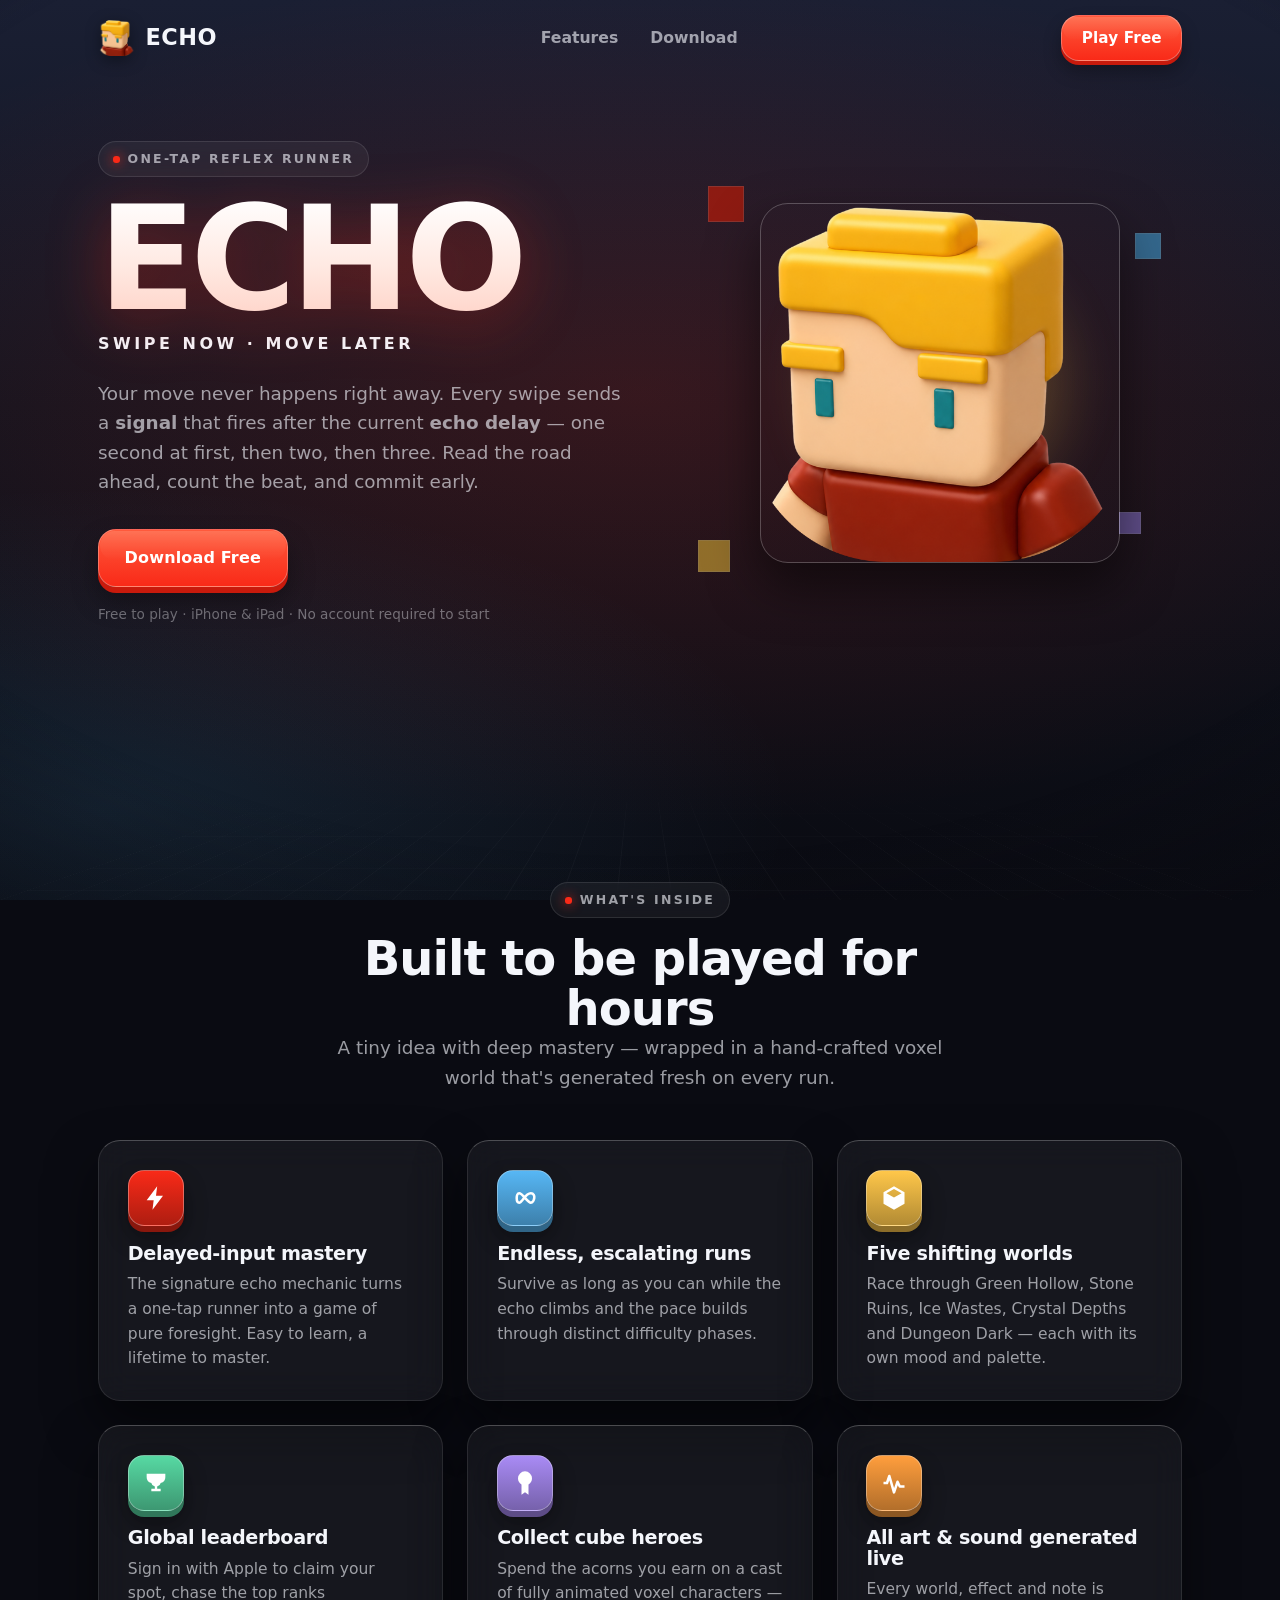
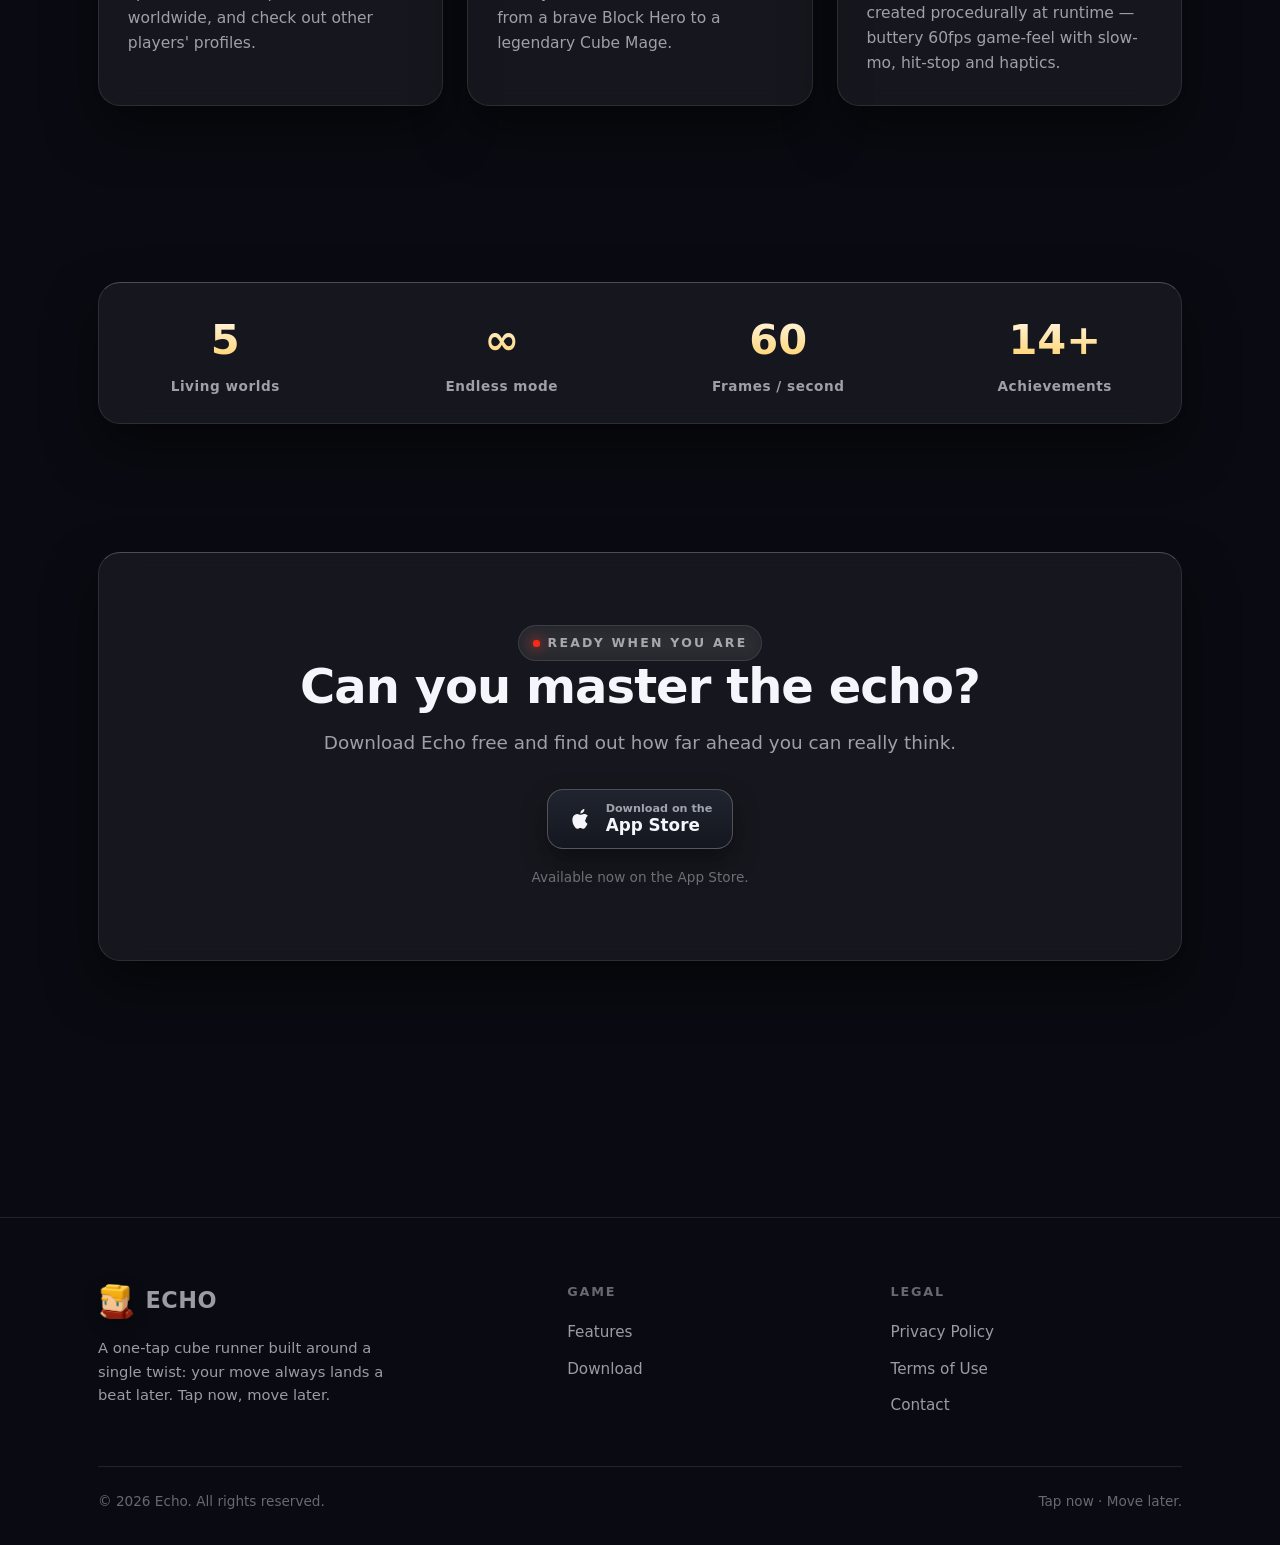
==== index.html @ f7bda73b "Add files via upload" ====
<!DOCTYPE html>
<html lang="en">
<head>
  <meta charset="UTF-8" />
  <meta name="viewport" content="width=device-width, initial-scale=1" />
  <title>Echo — Swipe Now, Move Later | A one-tap cube runner</title>
  <meta name="description" content="Echo is a premium one-tap cube runner with a twist: every move lands after a growing ECHO delay. Read the road, time the signal, and survive five shifting voxel worlds." />
  <meta name="theme-color" content="#0a0b12" />
  <link rel="canonical" href="/" />

  <!-- Social -->
  <meta property="og:type" content="website" />
  <meta property="og:title" content="Echo — Swipe Now, Move Later" />
  <meta property="og:description" content="A one-tap cube runner where every move lands after a growing delay. Predict the road. Master the echo." />
  <meta property="og:image" content="assets/img/hero-gold.png" />
  <meta name="twitter:card" content="summary_large_image" />

  <!-- Icons -->
  <link rel="icon" href="assets/img/logo.png" type="image/png" />
  <link rel="apple-touch-icon" href="assets/img/logo.png" />

  <!-- Fonts -->
  <style>
    @font-face {
      font-family: 'SF Pro';
      src: url('fonts/SF-Pro.woff2') format('woff2'),
           url('fonts/SF-Pro.woff') format('woff');
      font-weight: 400 900;
      font-display: swap;
    }
    :root {
      --font-sans: 'SF Pro', -apple-system, BlinkMacSystemFont, "Segoe UI", Roboto, Helvetica, Arial, sans-serif;
    }
    body {
      font-family: var(--font-sans);
    }
  </style>

  <link rel="stylesheet" href="assets/css/styles.css" />
</head>
<body>
  <div class="bg" aria-hidden="true"></div>

  <!-- ===================== NAV ===================== -->
  <header class="nav" id="nav">
    <div class="wrap">
      <a class="brand-mark" href="index.html" aria-label="Echo home">
        <img src="assets/img/logo.png" alt="" />
        <b>ECHO</b>
      </a>
      <nav>
        <ul class="nav-links">
          <li><a href="#features">Features</a></li>
          <li><a href="#download">Download</a></li>
        </ul>
      </nav>
      <div class="nav-actions">
        <a class="btn nav-cta" href="https://apps.apple.com/us/app/echo-swipe-now-move-later/id6779810863" target="_blank" rel="noopener">Play Free</a>
        <button class="nav-toggle" aria-label="Open menu" aria-expanded="false">
          <svg viewBox="0 0 24 24" fill="none" stroke="currentColor" stroke-width="2.4" stroke-linecap="round"><path d="M4 7h16M4 12h16M4 17h16"/></svg>
        </button>
      </div>
    </div>
  </header>

  <main>
    <!-- ===================== HERO ===================== -->
    <section class="hero">
      <div class="wrap">
        <div class="hero-copy">
          <span class="eyebrow"><span class="dot"></span>One-tap reflex runner</span>
          <h1 class="wordmark">ECHO</h1>
          <p class="tagline">Swipe now · Move later</p>
          <p class="lead">Your move never happens right away. Every swipe sends a <strong>signal</strong> that fires after the current <strong>echo delay</strong> — one second at first, then two, then three. Read the road ahead, count the beat, and commit early.</p>
          <div class="hero-cta">
            <a class="btn" href="https://apps.apple.com/us/app/echo-swipe-now-move-later/id6779810863" target="_blank" rel="noopener">Download Free</a>
          </div>
          <p class="hero-note">Free to play · iPhone & iPad · No account required to start</p>
        </div>

        <div class="hero-stage">
          <div class="cubes" aria-hidden="true">
            <div class="cube" style="--h:18px;--c:var(--brand);width:36px;height:36px;top:8%;left:4%;animation-duration:16s;">
              <span class="face f-front"></span><span class="face f-back"></span><span class="face f-right"></span><span class="face f-left"></span><span class="face f-top"></span><span class="face f-bottom"></span>
            </div>
            <div class="cube" style="--h:13px;--c:var(--sky);width:26px;height:26px;top:18%;right:6%;animation-duration:22s;">
              <span class="face f-front"></span><span class="face f-back"></span><span class="face f-right"></span><span class="face f-left"></span><span class="face f-top"></span><span class="face f-bottom"></span>
            </div>
            <div class="cube" style="--h:16px;--c:var(--gold);width:32px;height:32px;bottom:10%;left:2%;animation-duration:19s;">
              <span class="face f-front"></span><span class="face f-back"></span><span class="face f-right"></span><span class="face f-left"></span><span class="face f-top"></span><span class="face f-bottom"></span>
            </div>
            <div class="cube" style="--h:11px;--c:var(--lilac);width:22px;height:22px;bottom:18%;right:10%;animation-duration:24s;">
              <span class="face f-front"></span><span class="face f-back"></span><span class="face f-right"></span><span class="face f-left"></span><span class="face f-top"></span><span class="face f-bottom"></span>
            </div>
          </div>
          <div class="hero-glow" aria-hidden="true"></div>
          <div class="ping-rings" aria-hidden="true"><span></span><span></span><span></span></div>
          <img class="hero-hero-img" src="assets/img/hero-gold.png" width="360" height="360" alt="Echo's golden cube hero" />
        </div>
      </div>
    </section>

    <!-- ===================== FEATURES ===================== -->
    <section id="features">
      <div class="wrap">
        <div class="section-head center reveal">
          <span class="eyebrow"><span class="dot"></span>What's inside</span>
          <h2 class="section-title">Built to be played for hours</h2>
          <p class="lead">A tiny idea with deep mastery — wrapped in a hand-crafted voxel world that's generated fresh on every run.</p>
        </div>
        <div class="features-grid">
          <article class="glass feature-card reveal">
            <span class="tile" style="--c:var(--brand)"><svg viewBox="0 0 24 24" fill="currentColor"><path d="M13 2 4 14h6l-1 8 9-12h-6z"/></svg></span>
            <h3>Delayed-input mastery</h3>
            <p>The signature echo mechanic turns a one-tap runner into a game of pure foresight. Easy to learn, a lifetime to master.</p>
          </article>
          <article class="glass feature-card reveal">
            <span class="tile" style="--c:var(--sky)"><svg viewBox="0 0 24 24" fill="none" stroke="currentColor" stroke-width="2.2"><path d="M7 8c-2.8 0-2.8 8 0 8s5-8 10-8 2.8 8 0 8-7-8-10-8Z"/></svg></span>
            <h3>Endless, escalating runs</h3>
            <p>Survive as long as you can while the echo climbs and the pace builds through distinct difficulty phases.</p>
          </article>
          <article class="glass feature-card reveal">
            <span class="tile" style="--c:var(--gold)"><svg viewBox="0 0 24 24" fill="currentColor"><path d="M12 2 3 7v10l9 5 9-5V7Zm0 2.3 6.5 3.6L12 11.5 5.5 7.9Z"/></svg></span>
            <h3>Five shifting worlds</h3>
            <p>Race through Green Hollow, Stone Ruins, Ice Wastes, Crystal Depths and Dungeon Dark — each with its own mood and palette.</p>
          </article>
          <article class="glass feature-card reveal">
            <span class="tile" style="--c:var(--green)"><svg viewBox="0 0 24 24" fill="currentColor"><path d="M4 4h16v3a5 5 0 0 1-4 4.9A4 4 0 0 1 13 15v2h3v2H8v-2h3v-2a4 4 0 0 1-3-3.1A5 5 0 0 1 4 7Z"/></svg></span>
            <h3>Global leaderboard</h3>
            <p>Sign in with Apple to claim your spot, chase the top ranks worldwide, and check out other players' profiles.</p>
          </article>
          <article class="glass feature-card reveal">
            <span class="tile" style="--c:var(--lilac)"><svg viewBox="0 0 24 24" fill="currentColor"><path d="M12 2a6 6 0 0 1 6 6 6 6 0 0 1-3 5.2V22l-3-2-3 2v-8.8A6 6 0 0 1 6 8a6 6 0 0 1 6-6Z"/></svg></span>
            <h3>Collect cube heroes</h3>
            <p>Spend the acorns you earn on a cast of fully animated voxel characters — from a brave Block Hero to a legendary Cube Mage.</p>
          </article>
          <article class="glass feature-card reveal">
            <span class="tile" style="--c:var(--orange)"><svg viewBox="0 0 24 24" fill="currentColor"><path d="M3 12h3l2-6 4 14 3-9 2 4h4" fill="none" stroke="currentColor" stroke-width="2.2" stroke-linejoin="round"/></svg></span>
            <h3>All art &amp; sound generated live</h3>
            <p>Every world, effect and note is created procedurally at runtime — buttery 60fps game-feel with slow-mo, hit-stop and haptics.</p>
          </article>
        </div>
      </div>
    </section>

    <!-- ===================== STATS ===================== -->
    <section style="padding-block:0">
      <div class="wrap">
        <div class="glass stats reveal">
          <div class="stat"><b>5</b><span>Living worlds</span></div>
          <div class="stat"><b>&infin;</b><span>Endless mode</span></div>
          <div class="stat"><b>60</b><span>Frames / second</span></div>
          <div class="stat"><b>14+</b><span>Achievements</span></div>
        </div>
      </div>
    </section>

    <!-- ===================== DOWNLOAD CTA ===================== -->
    <section id="download">
      <div class="wrap">
        <div class="glass cta-band reveal">
          <span class="eyebrow"><span class="dot"></span>Ready when you are</span>
          <h2>Can you master the echo?</h2>
          <p class="lead center" style="margin-top:1rem">Download Echo free and find out how far ahead you can really think.</p>
          <div class="stores" style="display: flex; justify-content: center;">
            <a class="store" href="https://apps.apple.com/us/app/echo-swipe-now-move-later/id6779810863" target="_blank" rel="noopener" aria-label="Download on the App Store">
              <svg viewBox="0 0 24 24" fill="currentColor"><path d="M16.4 12.6c0-2.3 1.9-3.4 2-3.5-1.1-1.6-2.8-1.8-3.4-1.8-1.4-.1-2.8.8-3.5.8s-1.8-.8-3-.8c-1.5 0-2.9.9-3.7 2.3-1.6 2.7-.4 6.8 1.1 9 .7 1.1 1.6 2.3 2.7 2.3 1.1 0 1.5-.7 2.8-.7s1.6.7 2.8.7 1.9-1.1 2.6-2.2c.8-1.2 1.2-2.4 1.2-2.5-.1 0-2.3-.9-2.3-3.6zM14.2 5.6c.6-.7 1-1.8.9-2.8-.9 0-2 .6-2.6 1.4-.6.6-1.1 1.7-1 2.7 1 .1 2-.6 2.7-1.3z"/></svg>
              <span class="store-text"><small>Download on the</small><b>App Store</b></span>
            </a>
          </div>
          <p class="hero-note">Available now on the App Store.</p>
        </div>
      </div>
    </section>
  </main>

  <!-- ===================== FOOTER ===================== -->
  <footer class="footer">
    <div class="wrap">
      <div class="footer-grid">
        <div class="footer-brand">
          <a class="brand-mark" href="index.html" aria-label="Echo home"><img src="assets/img/logo.png" alt="" /><b>ECHO</b></a>
          <p>A one-tap cube runner built around a single twist: your move always lands a beat later. Tap now, move later.</p>
        </div>
        <div>
          <h4>Game</h4>
          <ul>
            <li><a href="index.html#features">Features</a></li>
            <li><a href="index.html#download">Download</a></li>
          </ul>
        </div>
        <div>
          <h4>Legal</h4>
          <ul>
            <li><a href="privacy.html">Privacy Policy</a></li>
            <li><a href="terms.html">Terms of Use</a></li>
            <li><a href="mailto:contact@taphey.app">Contact</a></li>
          </ul>
        </div>
      </div>
      <div class="footer-bottom">
        <span>&copy; <span data-year>2026</span> Echo. All rights reserved.</span>
        <span>Tap now · Move later.</span>
      </div>
    </div>
  </footer>

  <script src="assets/js/main.js" defer></script>
</body>
</html>
---- assets/css/styles.css ----
/* =====================================================================
   ECHO — web design system  ("Cube Command")
   Dark frosted-glass chrome · brand-red hero accent · extruded cubes.
   Mirrors the in-game token set (PING/App/Theme.swift).
   ===================================================================== */

:root {
  /* Background field */
  --bg-top: #1a1f33;
  --bg-mid: #11141f;
  --bg-bottom: #0a0b12;

  /* Brand */
  --brand: #f92a18;
  --brand-hi: #ff5a3c;
  --brand-dark: #c81a0c;

  /* Accents */
  --green: #57d9a3;
  --green-dark: #2fa877;
  --sky: #57b7f5;
  --gold: #ffc74a;
  --gold-dark: #e0961e;
  --orange: #ff9e3d;
  --lilac: #a98bf5;
  --pink: #ff7fa8;
  --danger: #ff5e7a;

  /* Text */
  --text: #f4f6fb;
  --text-2: rgba(244, 246, 251, 0.62);
  --text-3: rgba(244, 246, 251, 0.40);

  /* Glass surfaces & strokes */
  --surface: #181b28;
  --surface-hi: #232737;
  --stroke: rgba(255, 255, 255, 0.10);
  --stroke-hi: rgba(255, 255, 255, 0.24);
  --glass: rgba(255, 255, 255, 0.05);

  /* Radii */
  --r-panel: 28px;
  --r-card: 22px;
  --r-btn: 18px;
  --r-tile: 16px;
  --r-chip: 13px;

  /* Spacing rhythm */
  --gap: clamp(1rem, 2vw, 1.5rem);
  --pad-x: clamp(1.1rem, 5vw, 3rem);
  --section-y: clamp(4rem, 10vw, 8rem);
  --maxw: 1180px;

  --shadow-card: 0 24px 50px rgba(0, 0, 0, 0.5);
  --ease: cubic-bezier(0.22, 1, 0.36, 1);

  --font: "Poppins", -apple-system, "SF Pro Rounded", system-ui, "Segoe UI", roboto, sans-serif;
}

/* ---------- Reset ---------- */
*,
*::before,
*::after { box-sizing: border-box; margin: 0; padding: 0; }

html { scroll-behavior: smooth; -webkit-text-size-adjust: 100%; }
@media (prefers-reduced-motion: reduce) {
  html { scroll-behavior: auto; }
  *, *::before, *::after {
    animation-duration: 0.001ms !important;
    animation-iteration-count: 1 !important;
    transition-duration: 0.001ms !important;
  }
}

body {
  font-family: var(--font);
  color: var(--text);
  background: var(--bg-bottom);
  line-height: 1.6;
  font-weight: 500;
  overflow-x: hidden;
  -webkit-font-smoothing: antialiased;
  text-rendering: optimizeLegibility;
}

/* ---------- Layered cube backdrop (fixed) ---------- */
.bg {
  position: fixed;
  inset: 0;
  z-index: -2;
  background:
    radial-gradient(120% 80% at 50% 44%, rgba(249, 42, 24, 0.16), transparent 60%),
    radial-gradient(90% 60% at 8% 90%, rgba(87, 183, 245, 0.12), transparent 60%),
    linear-gradient(180deg, var(--bg-top), var(--bg-mid) 45%, var(--bg-bottom));
}
.bg::before { /* perspective grid */
  content: "";
  position: absolute;
  inset: auto 0 0 0;
  height: 46%;
  background-image:
    linear-gradient(rgba(255, 255, 255, 0.045) 1px, transparent 1px),
    linear-gradient(90deg, rgba(255, 255, 255, 0.045) 1px, transparent 1px);
  background-size: 56px 56px;
  -webkit-mask-image: linear-gradient(transparent, #000 70%);
  mask-image: linear-gradient(transparent, #000 70%);
  transform: perspective(420px) rotateX(62deg);
  transform-origin: bottom;
  opacity: 0.6;
}
.bg::after { /* vignette */
  content: "";
  position: absolute;
  inset: 0;
  background: radial-gradient(120% 100% at 50% 40%, transparent 55%, rgba(10, 11, 18, 0.85));
}

/* ---------- Layout helpers ---------- */
.wrap { width: 100%; max-width: var(--maxw); margin-inline: auto; padding-inline: var(--pad-x); }
section { padding-block: var(--section-y); }
.eyebrow {
  display: inline-flex; align-items: center; gap: 0.5rem;
  font-size: 0.78rem; font-weight: 800; letter-spacing: 0.18em; text-transform: uppercase;
  color: var(--text-2);
  padding: 0.45rem 0.85rem;
  border-radius: 999px;
  background: var(--glass);
  border: 1px solid var(--stroke);
  -webkit-backdrop-filter: blur(8px); backdrop-filter: blur(8px);
}
.eyebrow .dot { width: 7px; height: 7px; border-radius: 3px; background: var(--brand); box-shadow: 0 0 12px var(--brand); }
h1, h2, h3 { font-weight: 800; line-height: 1.05; letter-spacing: -0.02em; }
.section-title { font-size: clamp(1.9rem, 5vw, 3rem); font-weight: 900; margin-top: 0.9rem; }
.lead { color: var(--text-2); font-size: clamp(1rem, 1.6vw, 1.15rem); max-width: 56ch; }
.center { text-align: center; margin-inline: auto; }
.center .lead { margin-inline: auto; }

/* ---------- Buttons (extruded cubes) ---------- */
.btn {
  --c: var(--brand); --c-hi: var(--brand-hi); --c-dark: var(--brand-dark);
  position: relative;
  display: inline-flex; align-items: center; justify-content: center; gap: 0.6rem;
  font-family: inherit; font-weight: 800; font-size: 1rem; letter-spacing: 0.01em;
  color: #fff; text-decoration: none; cursor: pointer;
  padding: 0.95rem 1.6rem; min-height: 54px;
  border: 1px solid rgba(255, 255, 255, 0.28);
  border-radius: var(--r-btn);
  background: linear-gradient(180deg, var(--c-hi), var(--c));
  box-shadow: 0 6px 0 var(--c-dark), 0 14px 26px rgba(0, 0, 0, 0.35);
  transition: transform 0.12s var(--ease), box-shadow 0.12s var(--ease), filter 0.2s var(--ease);
  isolation: isolate;
}
.btn::before { /* gloss */
  content: ""; position: absolute; inset: 1px 1px 45% 1px; border-radius: calc(var(--r-btn) - 1px);
  background: linear-gradient(180deg, rgba(255, 255, 255, 0.4), transparent);
  pointer-events: none; mix-blend-mode: soft-light;
}
.btn:hover { filter: brightness(1.06); transform: translateY(-1px); }
.btn:active { transform: translateY(5px); box-shadow: 0 1px 0 var(--c-dark), 0 6px 14px rgba(0, 0, 0, 0.35); }
.btn:focus-visible { outline: 3px solid var(--sky); outline-offset: 3px; }

.btn-gold { --c: var(--gold); --c-hi: #ffd873; --c-dark: var(--gold-dark); color: #2a1c00; }
.btn-ghost {
  background: var(--glass); color: var(--text);
  border: 1px solid var(--stroke-hi);
  box-shadow: 0 10px 22px rgba(0, 0, 0, 0.3);
  -webkit-backdrop-filter: blur(12px); backdrop-filter: blur(12px);
}
.btn-ghost::before { display: none; }
.btn-ghost:active { transform: translateY(2px); box-shadow: 0 4px 12px rgba(0, 0, 0, 0.3); }

/* Store badges */
.stores { display: flex; flex-wrap: wrap; gap: 0.8rem; }
.store {
  display: inline-flex; align-items: center; gap: 0.75rem;
  padding: 0.7rem 1.25rem; min-height: 60px;
  border-radius: var(--r-tile);
  background: linear-gradient(180deg, #20242f, #14171f);
  border: 1px solid var(--stroke-hi);
  color: var(--text); text-decoration: none;
  box-shadow: 0 12px 26px rgba(0, 0, 0, 0.4);
  transition: transform 0.18s var(--ease), border-color 0.2s var(--ease);
}
.store:hover { transform: translateY(-3px); border-color: rgba(255, 255, 255, 0.4); }
.store svg { width: 26px; height: 26px; flex: none; }
.store .store-text { display: flex; flex-direction: column; line-height: 1.15; text-align: left; }
.store .store-text small { font-size: 0.7rem; color: var(--text-2); font-weight: 600; }
.store .store-text b { font-size: 1.05rem; font-weight: 800; }

/* ---------- Glass card ---------- */
.glass {
  position: relative;
  background: var(--glass);
  border: 1px solid var(--stroke);
  border-top-color: var(--stroke-hi);
  border-radius: var(--r-card);
  -webkit-backdrop-filter: blur(16px); backdrop-filter: blur(16px);
  box-shadow: var(--shadow-card);
}

/* ---------- Cube icon tile ---------- */
.tile {
  display: grid; place-items: center;
  width: 56px; height: 56px; flex: none;
  border-radius: var(--r-tile);
  background: var(--c, var(--green)); /* fallback for browsers without color-mix */
  background: linear-gradient(180deg, var(--c, var(--green)), color-mix(in srgb, var(--c, var(--green)) 70%, #000));
  border: 1px solid rgba(255, 255, 255, 0.32);
  box-shadow: 0 6px 0 color-mix(in srgb, var(--c, var(--green)) 55%, #000), 0 12px 22px rgba(0, 0, 0, 0.4);
  color: #fff;
}
.tile svg { width: 28px; height: 28px; }

/* =====================================================================
   NAV
   ===================================================================== */
.nav {
  position: sticky; top: 0; z-index: 50;
  transition: background 0.3s var(--ease), border-color 0.3s var(--ease), box-shadow 0.3s var(--ease);
  border-bottom: 1px solid transparent;
}
.nav.scrolled {
  background: rgba(12, 14, 22, 0.72);
  -webkit-backdrop-filter: blur(16px); backdrop-filter: blur(16px);
  border-bottom-color: var(--stroke);
  box-shadow: 0 8px 30px rgba(0, 0, 0, 0.35);
}
.nav .wrap { display: flex; align-items: center; justify-content: space-between; min-height: 76px; }
.brand-mark { display: flex; align-items: center; gap: 0.6rem; text-decoration: none; color: var(--text); }
.brand-mark img { width: 38px; height: 38px; object-fit: contain; filter: drop-shadow(0 4px 8px rgba(0, 0, 0, 0.4)); }
.brand-mark b { font-weight: 900; font-size: 1.4rem; letter-spacing: 0.02em; }
.nav-links { display: flex; align-items: center; gap: 2rem; list-style: none; }
.nav-links a { color: var(--text-2); text-decoration: none; font-weight: 600; font-size: 0.98rem; transition: color 0.2s; }
.nav-links a:hover { color: var(--text); }
.nav-actions { display: flex; align-items: center; gap: 0.8rem; }
.nav .btn { min-height: 46px; padding: 0.6rem 1.2rem; font-size: 0.95rem; box-shadow: 0 4px 0 var(--c-dark), 0 10px 18px rgba(0, 0, 0, 0.3); }
.nav-toggle {
  display: none; width: 46px; height: 46px; border-radius: var(--r-tile);
  background: var(--glass); border: 1px solid var(--stroke-hi); color: var(--text);
  cursor: pointer; place-items: center;
}
.nav-toggle svg { width: 22px; height: 22px; }

/* =====================================================================
   HERO
   ===================================================================== */
.hero { position: relative; padding-top: clamp(2rem, 6vw, 4rem); }
.hero .wrap { display: grid; grid-template-columns: 1.05fr 0.95fr; gap: clamp(2rem, 5vw, 4rem); align-items: center; }
.hero-copy { max-width: 38rem; }
.wordmark {
  font-weight: 900; line-height: 0.9; letter-spacing: -0.04em;
  font-size: clamp(4.5rem, 16vw, 9rem);
  background: linear-gradient(180deg, #fff, #ffe9e2 55%, #ffd2c6);
  -webkit-background-clip: text; background-clip: text; color: transparent;
  filter: drop-shadow(0 10px 30px rgba(249, 42, 24, 0.35));
  margin-top: 1.1rem;
}
.tagline { font-weight: 800; letter-spacing: 0.22em; color: var(--text); font-size: clamp(0.85rem, 2vw, 1rem); text-transform: uppercase; margin-top: 0.4rem; }
.hero-copy .lead { margin-top: 1.4rem; }
.hero-cta { display: flex; flex-wrap: wrap; gap: 0.9rem; margin-top: 2rem; }
.hero-note { margin-top: 1.1rem; color: var(--text-3); font-size: 0.85rem; }

/* Hero visual — character render in a glowing cube stage + floating cubes */
.hero-stage { position: relative; display: grid; place-items: center; min-height: 420px; }
.hero-glow {
  position: absolute; width: 70%; aspect-ratio: 1; border-radius: 50%;
  background: radial-gradient(circle, rgba(255, 199, 74, 0.5), transparent 65%);
  filter: blur(20px); animation: pulse 5s var(--ease) infinite;
}
.hero-hero-img {
  position: relative; width: min(80%, 360px); aspect-ratio: 1;
  border-radius: var(--r-panel);
  border: 1px solid var(--stroke-hi);
  box-shadow: var(--shadow-card);
  object-fit: cover;
  animation: floaty 6s ease-in-out infinite;
}
.ping-rings { position: absolute; inset: 0; display: grid; place-items: center; pointer-events: none; }
.ping-rings span {
  position: absolute; width: 40%; aspect-ratio: 1; border: 2px solid rgba(255, 255, 255, 0.25);
  border-radius: 50%; animation: ping 3.2s ease-out infinite;
}
.ping-rings span:nth-child(2) { animation-delay: 1.06s; }
.ping-rings span:nth-child(3) { animation-delay: 2.13s; }

/* Floating decorative 3D cubes */
.cubes { position: absolute; inset: -6% -2%; pointer-events: none; z-index: -1; }
.cube { position: absolute; transform-style: preserve-3d; animation: spin 18s linear infinite; opacity: 0.85; }
.cube .face {
  position: absolute; inset: 0; border: 1px solid rgba(255, 255, 255, 0.18);
  background: var(--c, var(--sky)); /* fallback */
  background: color-mix(in srgb, var(--c, var(--sky)) 80%, transparent);
}
.cube .f-front { transform: translateZ(var(--h)); }
.cube .f-back { transform: translateZ(calc(var(--h) * -1)) rotateY(180deg); filter: brightness(0.6); }
.cube .f-right { transform: rotateY(90deg) translateZ(var(--h)); filter: brightness(0.8); }
.cube .f-left { transform: rotateY(-90deg) translateZ(var(--h)); filter: brightness(0.8); }
.cube .f-top { transform: rotateX(90deg) translateZ(var(--h)); filter: brightness(1.15); }
.cube .f-bottom { transform: rotateX(-90deg) translateZ(var(--h)); filter: brightness(0.5); }

/* =====================================================================
   SECTIONS — generic
   ===================================================================== */
.section-head { max-width: 60ch; }

/* Description split */
.split { display: grid; grid-template-columns: 1fr 1fr; gap: clamp(2rem, 5vw, 4rem); align-items: center; }
.delay-demo { display: flex; flex-direction: column; gap: 0.9rem; padding: clamp(1.4rem, 3vw, 2rem); }
.delay-row { display: flex; align-items: center; gap: 1rem; }
.delay-row .step { width: 40px; height: 40px; border-radius: 12px; display: grid; place-items: center; font-weight: 900; color: #fff; flex: none; }
.delay-bar { height: 10px; border-radius: 99px; background: rgba(255, 255, 255, 0.08); overflow: hidden; flex: 1; }
.delay-bar i { display: block; height: 100%; border-radius: 99px; background: linear-gradient(90deg, var(--gold), var(--orange)); }

/* Features grid */
.features-grid { display: grid; grid-template-columns: repeat(auto-fit, minmax(min(100%, 300px), 1fr)); gap: var(--gap); margin-top: clamp(2rem, 4vw, 3rem); }
.feature-card { padding: clamp(1.4rem, 3vw, 1.8rem); transition: transform 0.3s var(--ease), border-color 0.3s var(--ease); }
.feature-card:hover { transform: translateY(-6px); border-top-color: rgba(255, 255, 255, 0.4); }
.feature-card h3 { font-size: 1.2rem; margin: 1.1rem 0 0.5rem; font-weight: 800; }
.feature-card p { color: var(--text-2); font-size: 0.97rem; }

/* Characters */
.char-rail { display: grid; grid-template-columns: repeat(auto-fit, minmax(150px, 1fr)); gap: var(--gap); margin-top: clamp(2rem, 4vw, 3rem); }
.char-card { padding: 0.8rem; text-align: center; transition: transform 0.3s var(--ease); }
.char-card:hover { transform: translateY(-6px) scale(1.02); }
.char-card .frame { position: relative; border-radius: var(--r-tile); overflow: hidden; border: 1px solid var(--stroke-hi); aspect-ratio: 1; }
.char-card img { width: 100%; height: 100%; object-fit: cover; display: block; }
.char-card .rarity { position: absolute; top: 0.5rem; left: 0.5rem; font-size: 0.62rem; font-weight: 800; letter-spacing: 0.12em; padding: 0.25rem 0.55rem; border-radius: 99px; border: 1px solid rgba(255, 255, 255, 0.3); color: #fff; }
.char-card b { display: block; margin-top: 0.7rem; font-size: 0.95rem; font-weight: 800; }
.char-card small { color: var(--text-3); font-size: 0.78rem; }

/* CTA band */
.cta-band { text-align: center; padding: clamp(2.5rem, 6vw, 4.5rem) clamp(1.4rem, 5vw, 4rem); overflow: hidden; }
.cta-band h2 { font-size: clamp(1.8rem, 5vw, 3rem); font-weight: 900; }
.cta-band .stores { justify-content: center; margin-top: 2rem; }

/* Stat strip */
.stats { display: grid; grid-template-columns: repeat(auto-fit, minmax(140px, 1fr)); gap: var(--gap); margin-top: clamp(2rem, 4vw, 3rem); }
.stat { text-align: center; padding: 1.5rem 1rem; }
.stat b { display: block; font-size: clamp(1.8rem, 4vw, 2.6rem); font-weight: 900; background: linear-gradient(180deg, #fff, var(--gold)); -webkit-background-clip: text; background-clip: text; color: transparent; }
.stat span { color: var(--text-2); font-size: 0.85rem; font-weight: 600; letter-spacing: 0.04em; }

/* =====================================================================
   FOOTER
   ===================================================================== */
.footer { border-top: 1px solid var(--stroke); margin-top: var(--section-y); padding-block: clamp(3rem, 6vw, 4rem) 2rem; }
.footer-grid { display: grid; grid-template-columns: 1.5fr 1fr 1fr; gap: 2rem; }
.footer-brand p { color: var(--text-2); max-width: 34ch; margin-top: 1rem; font-size: 0.92rem; }
.footer h4 { font-size: 0.8rem; letter-spacing: 0.14em; text-transform: uppercase; color: var(--text-3); margin-bottom: 1rem; }
.footer ul { list-style: none; display: flex; flex-direction: column; gap: 0.7rem; }
.footer a { color: var(--text-2); text-decoration: none; font-size: 0.95rem; transition: color 0.2s; }
.footer a:hover { color: var(--text); }
.footer-bottom { display: flex; flex-wrap: wrap; gap: 1rem; justify-content: space-between; align-items: center; margin-top: 3rem; padding-top: 1.5rem; border-top: 1px solid var(--stroke); color: var(--text-3); font-size: 0.85rem; }

/* =====================================================================
   LEGAL PAGES
   ===================================================================== */
.page-head { padding-block: clamp(3rem, 8vw, 6rem) clamp(1.5rem, 4vw, 3rem); text-align: center; }
.page-head h1 { font-size: clamp(2.2rem, 6vw, 3.4rem); font-weight: 900; }
.page-head p { color: var(--text-2); margin-top: 0.8rem; }
.legal { max-width: 820px; margin-inline: auto; padding: clamp(1.6rem, 4vw, 3rem); }
.legal h2 { font-size: 1.35rem; font-weight: 800; margin: 2.2rem 0 0.8rem; color: var(--text); }
.legal h2:first-child { margin-top: 0; }
.legal h3 { font-size: 1.05rem; font-weight: 700; margin: 1.4rem 0 0.5rem; color: var(--text); }
.legal p, .legal li { color: var(--text-2); margin-bottom: 0.9rem; font-size: 0.98rem; }
.legal ul, .legal ol { margin: 0 0 1rem 1.3rem; }
.legal li { margin-bottom: 0.5rem; }
.legal a { color: var(--sky); text-decoration: none; }
.legal a:hover { text-decoration: underline; }
.legal strong { color: var(--text); }
.toc { display: flex; flex-wrap: wrap; gap: 0.6rem; margin-bottom: 2rem; }
.toc a { font-size: 0.85rem; padding: 0.4rem 0.8rem; border-radius: 99px; background: var(--glass); border: 1px solid var(--stroke); color: var(--text-2); text-decoration: none; }
.toc a:hover { color: var(--text); border-color: var(--stroke-hi); }

/* =====================================================================
   Reveal-on-scroll
   ===================================================================== */
.reveal { opacity: 0; transform: translateY(28px); transition: opacity 0.7s var(--ease), transform 0.7s var(--ease); }
.reveal.in { opacity: 1; transform: none; }

/* =====================================================================
   Keyframes
   ===================================================================== */
@keyframes floaty { 0%, 100% { transform: translateY(-10px); } 50% { transform: translateY(10px); } }
@keyframes pulse { 0%, 100% { transform: scale(0.95); opacity: 0.8; } 50% { transform: scale(1.08); opacity: 1; } }
@keyframes ping { 0% { transform: scale(0.6); opacity: 0.6; } 100% { transform: scale(2.6); opacity: 0; } }
@keyframes spin { to { transform: rotateX(360deg) rotateY(360deg); } }

/* =====================================================================
   Responsive
   ===================================================================== */
@media (max-width: 900px) {
  .hero .wrap { grid-template-columns: 1fr; text-align: center; }
  .hero-copy { margin-inline: auto; }
  .hero-cta, .hero .eyebrow { justify-content: center; }
  .hero-copy .lead { margin-inline: auto; }
  .hero-stage { order: -1; min-height: 320px; }
  .split { grid-template-columns: 1fr; }
  .footer-grid { grid-template-columns: 1fr 1fr; }
  .footer-brand { grid-column: 1 / -1; }
}
@media (max-width: 680px) {
  .nav-links, .nav .btn.nav-cta { display: none; }
  .nav-toggle { display: grid; }
  .nav.open .nav-links {
    display: flex; flex-direction: column; gap: 1.2rem;
    position: absolute; top: 76px; left: 0; right: 0;
    padding: 1.5rem var(--pad-x) 2rem;
    background: rgba(12, 14, 22, 0.96);
    -webkit-backdrop-filter: blur(16px); backdrop-filter: blur(16px);
    border-bottom: 1px solid var(--stroke);
  }
  .nav.open .nav-links a { font-size: 1.1rem; }
  .footer-grid { grid-template-columns: 1fr; }
  .footer-bottom { justify-content: center; text-align: center; }
}
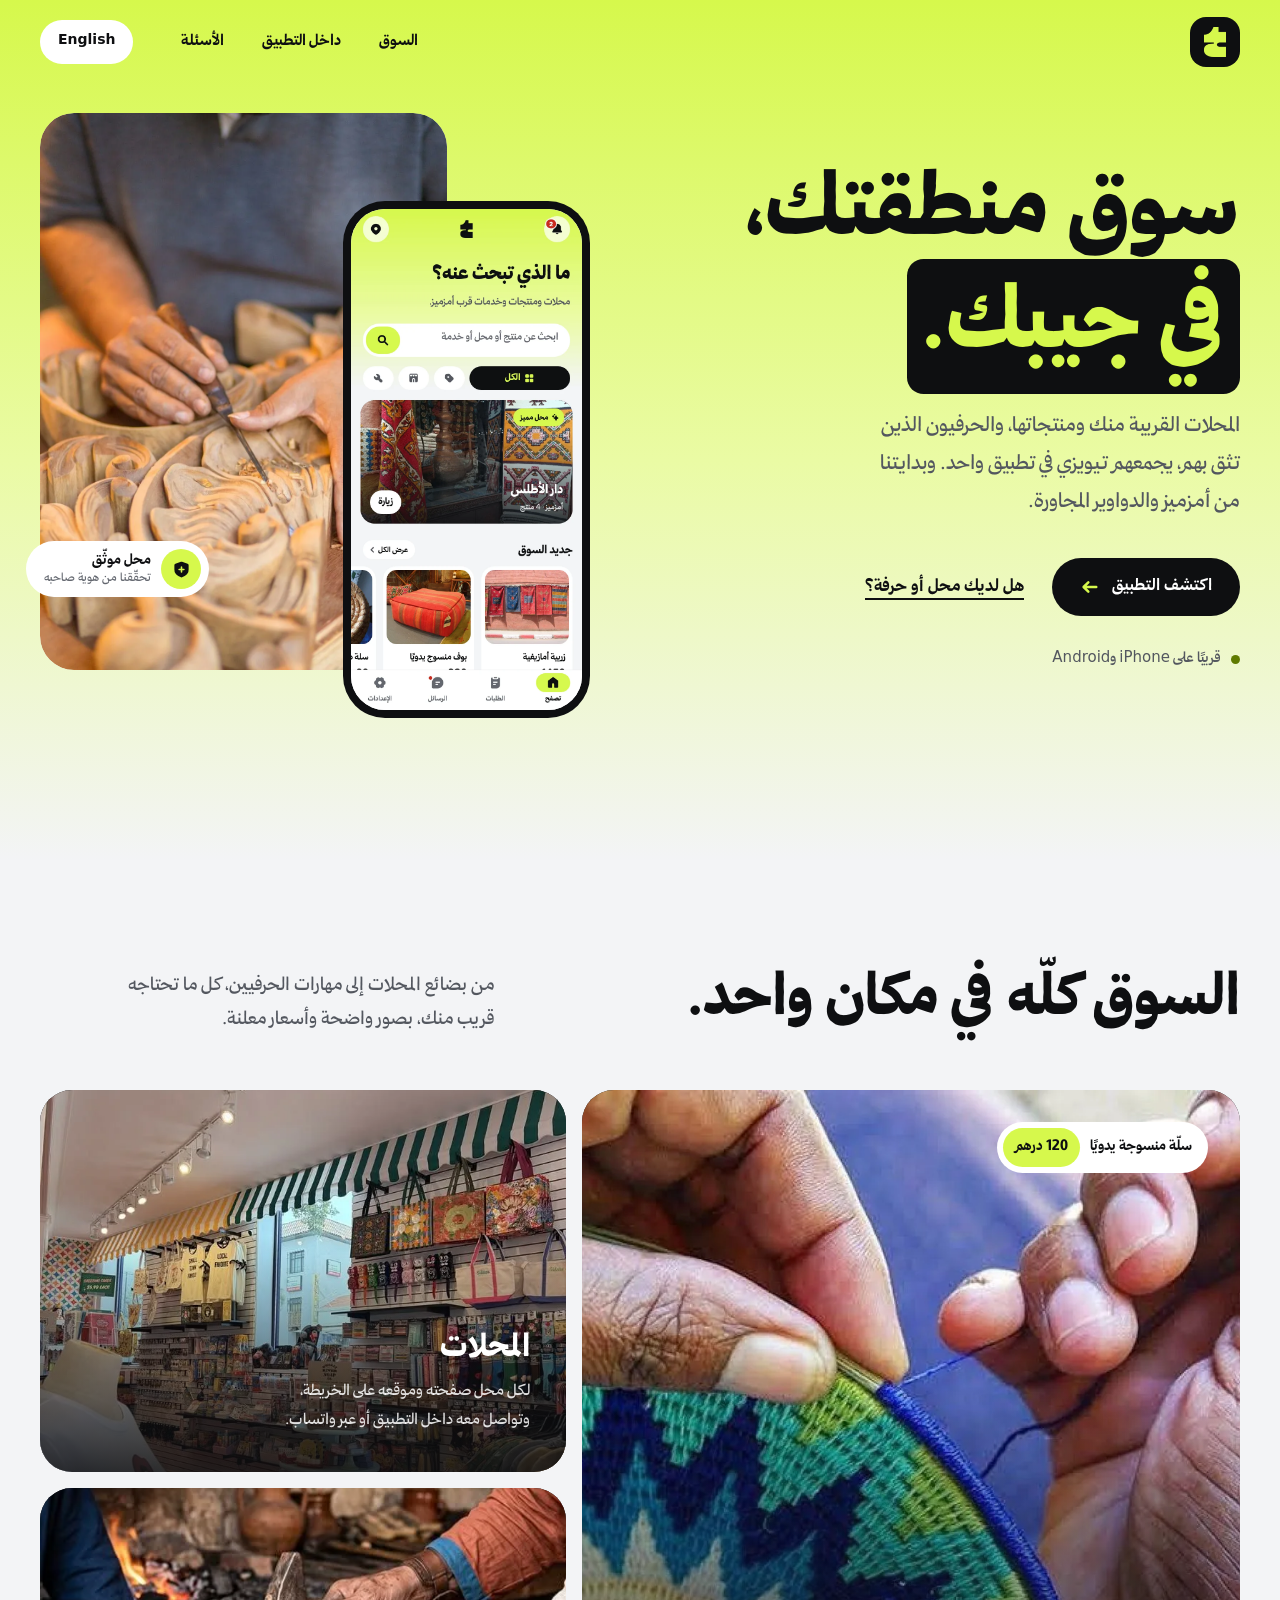
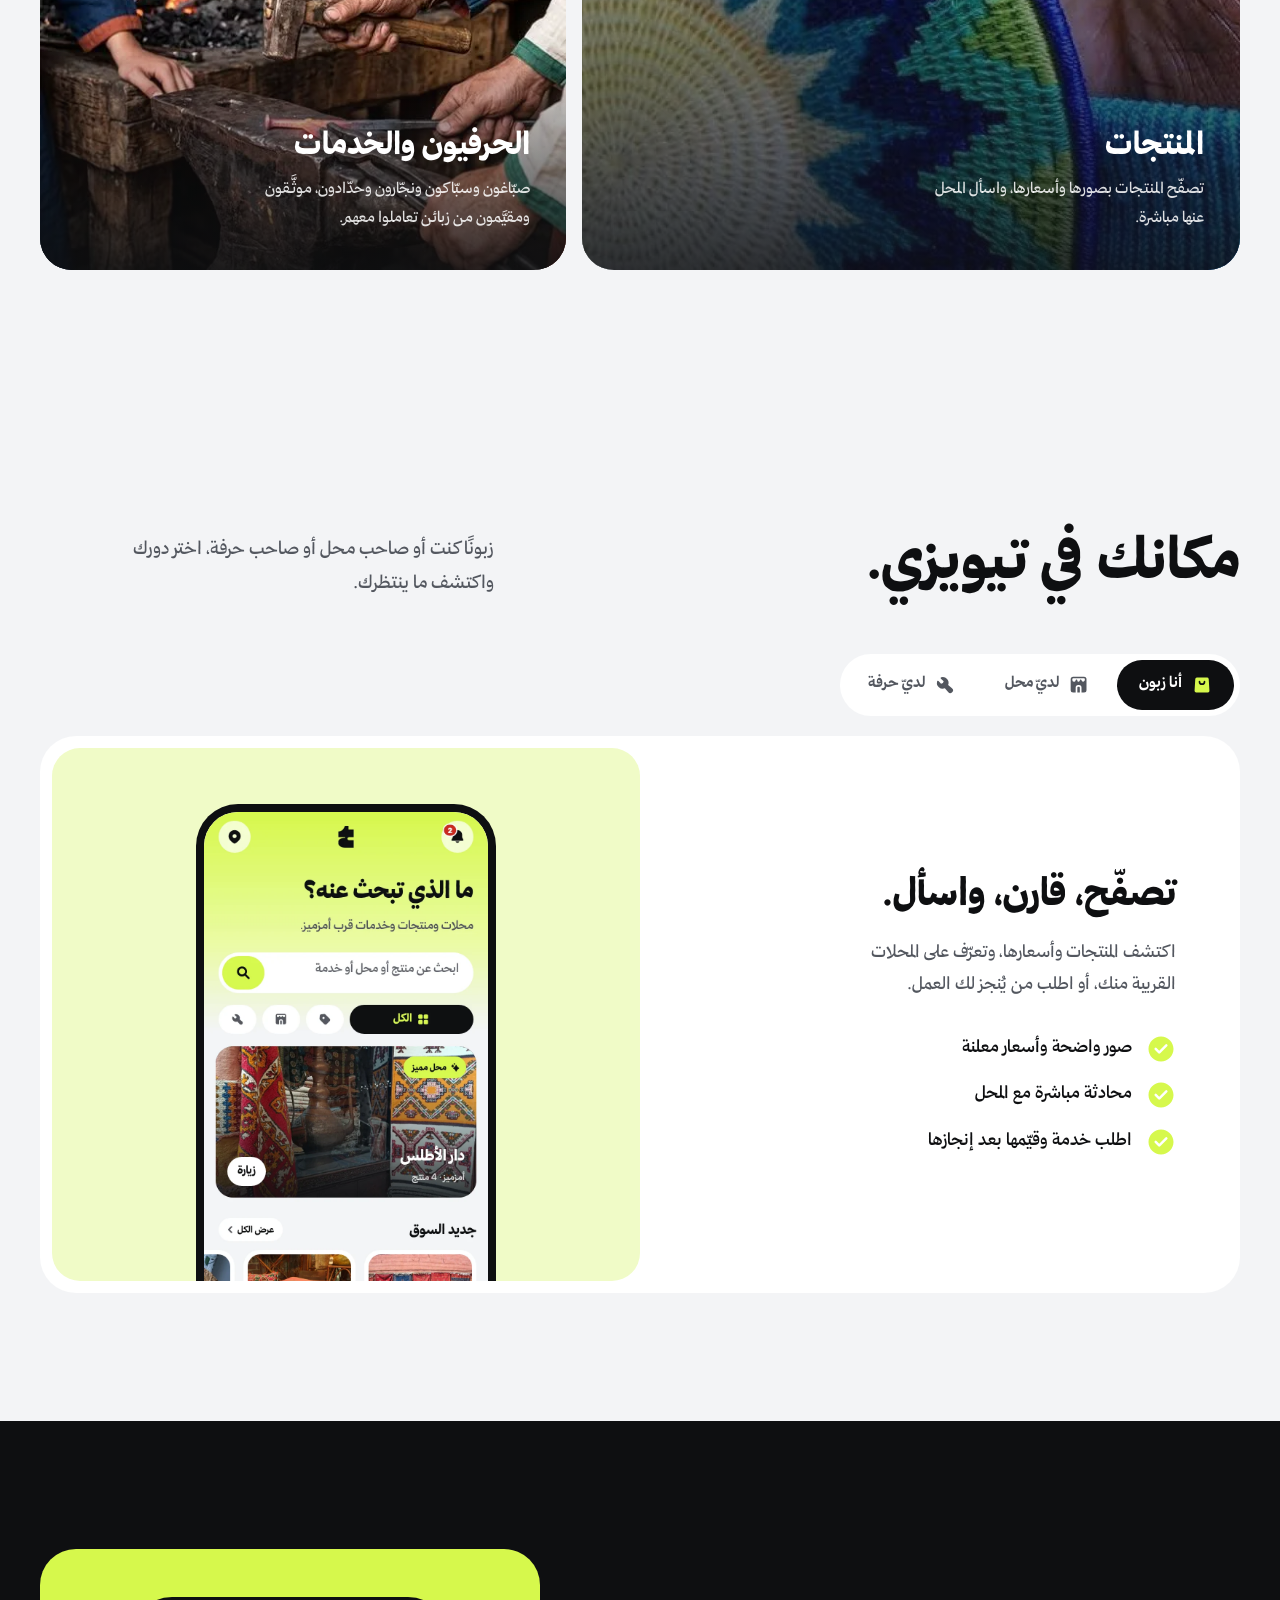
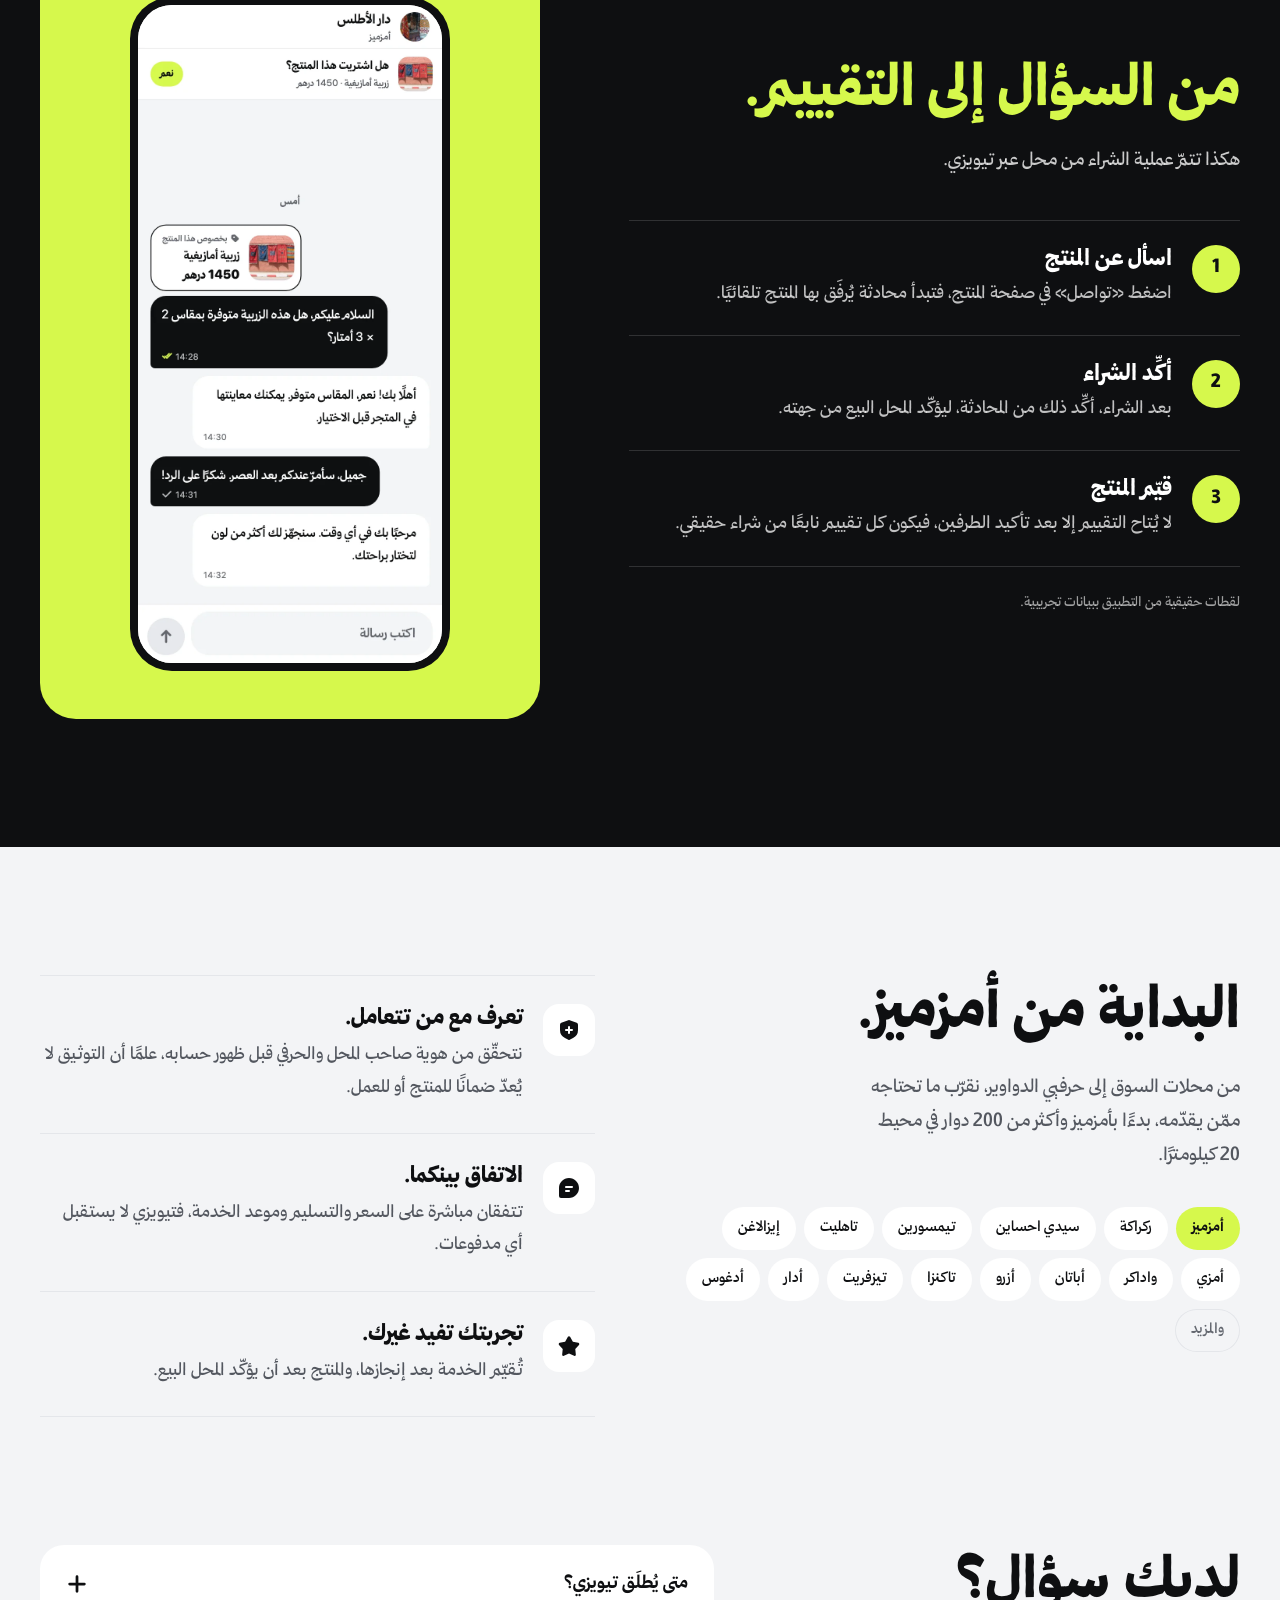
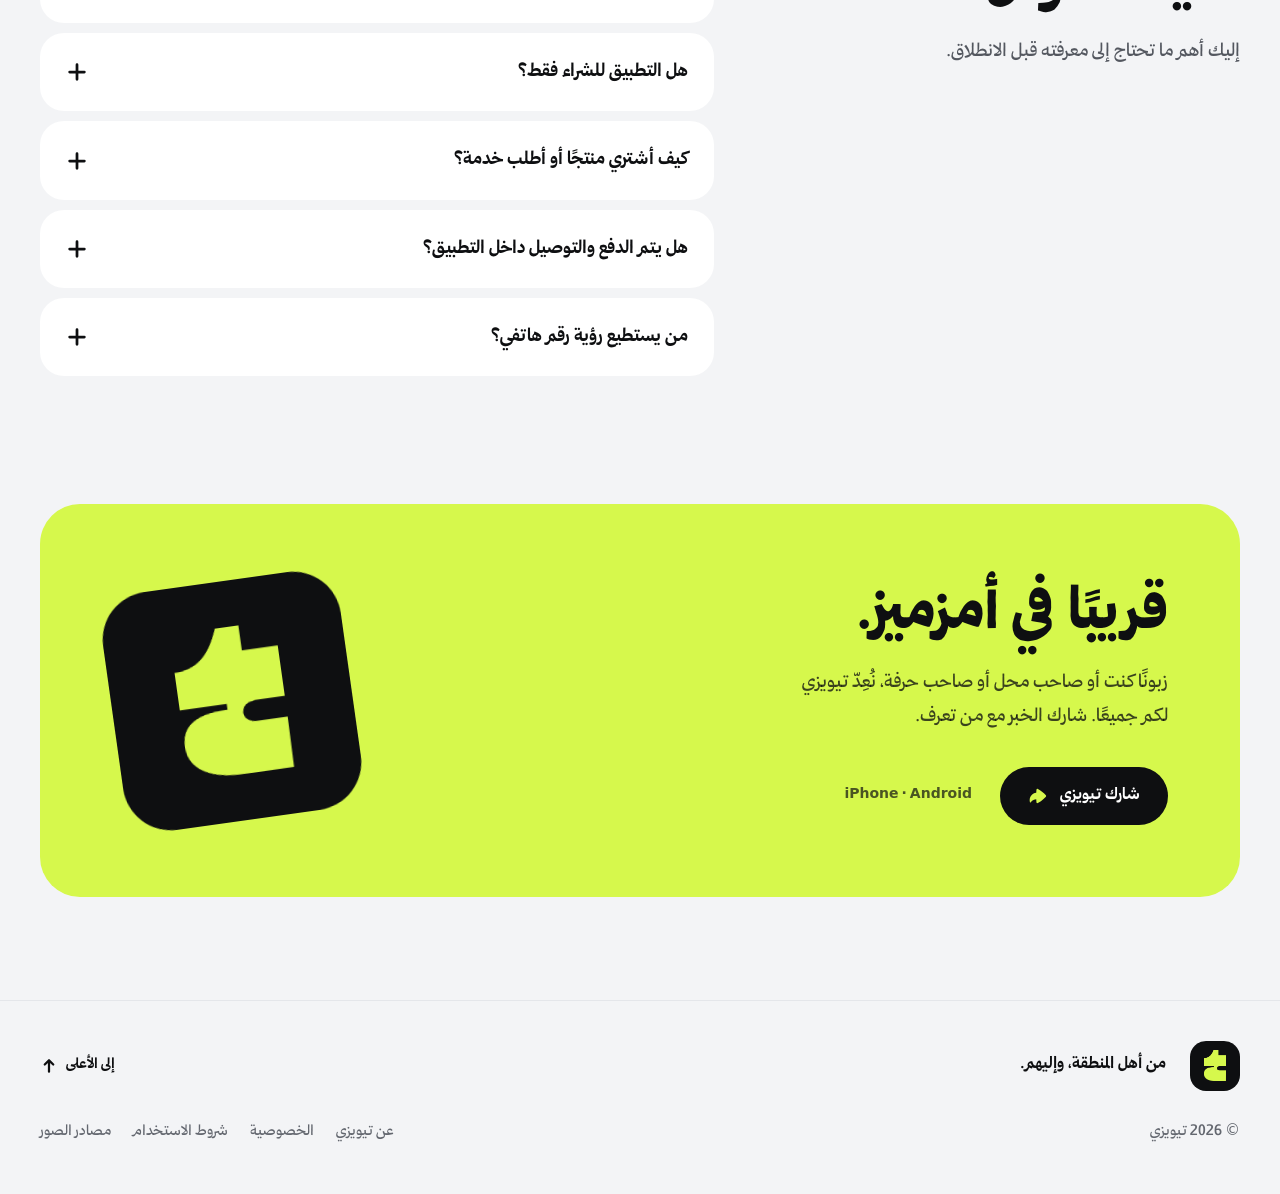
==== commit fa0c4f95: "Add files via upload" ====
--- a/index.html
+++ b/index.html
@@ -1,210 +1,346 @@
-<!DOCTYPE html>
-<html lang="en">
+<!doctype html>
+<html lang="ar" dir="rtl">
 <head>
-  <meta charset="UTF-8" />
-  <meta name="viewport" content="width=device-width, initial-scale=1" />
-  <title>Echo — Swipe Now, Move Later | A one-tap cube runner</title>
-  <meta name="description" content="Echo is a premium one-tap cube runner with a twist: every move lands after a growing ECHO delay. Read the road, time the signal, and survive five shifting voxel worlds." />
-  <meta name="theme-color" content="#0a0b12" />
-  <link rel="canonical" href="/" />
-
-  <!-- Social -->
-  <meta property="og:type" content="website" />
-  <meta property="og:title" content="Echo — Swipe Now, Move Later" />
-  <meta property="og:description" content="A one-tap cube runner where every move lands after a growing delay. Predict the road. Master the echo." />
-  <meta property="og:image" content="assets/img/hero-gold.png" />
-  <meta name="twitter:card" content="summary_large_image" />
-
-  <!-- Icons -->
-  <link rel="icon" href="assets/img/logo.png" type="image/png" />
-  <link rel="apple-touch-icon" href="assets/img/logo.png" />
-
-  <!-- Fonts -->
-  <style>
-    @font-face {
-      font-family: 'SF Pro';
-      src: url('fonts/SF-Pro.woff2') format('woff2'),
-           url('fonts/SF-Pro.woff') format('woff');
-      font-weight: 400 900;
-      font-display: swap;
-    }
-    :root {
-      --font-sans: 'SF Pro', -apple-system, BlinkMacSystemFont, "Segoe UI", Roboto, Helvetica, Arial, sans-serif;
-    }
-    body {
-      font-family: var(--font-sans);
-    }
-  </style>
-
-  <link rel="stylesheet" href="assets/css/styles.css" />
+  <meta charset="utf-8">
+  <meta name="viewport" content="width=device-width, initial-scale=1, viewport-fit=cover">
+  <title data-en="Tiwizi · Your local market, in your pocket">تيويزي · سوق منطقتك في جيبك</title>
+  <meta name="description" content="المحلات القريبة ومنتجاتها، والحرفيون الموثوقون، في تطبيق واحد. تيويزي قريبًا في أمزميز والدواوير المجاورة.">
+  <meta name="theme-color" content="#D6F84C">
+  <meta name="color-scheme" content="light">
+  <meta property="og:title" content="تيويزي · سوق منطقتك في جيبك">
+  <meta property="og:description" content="محلات، منتجات، وحرفيون موثّقون. قريبًا في أمزميز والدواوير المجاورة.">
+  <meta property="og:image" content="images/og.jpg">
+  <meta property="og:type" content="website">
+  <link rel="icon" href="favicon.png" type="image/png">
+  <link rel="apple-touch-icon" href="images/apple-touch-icon.png">
+  <link rel="stylesheet" href="fonts.css">
+  <link rel="stylesheet" href="styles.css">
+  <script src="app.js" defer></script>
 </head>
-<body>
-  <div class="bg" aria-hidden="true"></div>
-
-  <!-- ===================== NAV ===================== -->
-  <header class="nav" id="nav">
-    <div class="wrap">
-      <a class="brand-mark" href="index.html" aria-label="Echo home">
-        <img src="assets/img/logo.png" alt="" />
-        <b>ECHO</b>
+<body class="home">
+  <a class="skip-link" href="#main"><span data-en="Skip to content">انتقل إلى المحتوى</span></a>
+
+  <header class="site-header">
+    <div class="wrap header-row">
+      <a class="mark" href="index.html" aria-label="تيويزي، الصفحة الرئيسية" data-en-label="Tiwizi, home">
+        <img src="images/logo-citrus.png" width="22" height="31" alt="">
       </a>
-      <nav>
-        <ul class="nav-links">
-          <li><a href="#features">Features</a></li>
-          <li><a href="#download">Download</a></li>
-        </ul>
+      <nav class="site-nav" aria-label="القائمة الرئيسية" data-en-label="Main navigation">
+        <a href="#market"><span data-en="The market">السوق</span></a>
+        <a href="#inside"><span data-en="Inside the app">داخل التطبيق</span></a>
+        <a href="#faq"><span data-en="Questions">الأسئلة</span></a>
       </nav>
-      <div class="nav-actions">
-        <a class="btn nav-cta" href="https://apps.apple.com/us/app/echo-swipe-now-move-later/id6779810863" target="_blank" rel="noopener">Play Free</a>
-        <button class="nav-toggle" aria-label="Open menu" aria-expanded="false">
-          <svg viewBox="0 0 24 24" fill="none" stroke="currentColor" stroke-width="2.4" stroke-linecap="round"><path d="M4 7h16M4 12h16M4 17h16"/></svg>
-        </button>
-      </div>
+      <button class="language" type="button" data-lang-toggle lang="en">English</button>
     </div>
   </header>
 
-  <main>
-    <!-- ===================== HERO ===================== -->
+  <main id="main">
+    <!-- Hero: the app's citrus wash, one promise, the real app in hand. -->
     <section class="hero">
+      <div class="wrap hero-grid">
+        <div class="hero-copy">
+          <h1>
+            <span class="line" data-en="Your local market,">سوق منطقتك،</span>
+            <span class="line"><mark data-en="in your pocket.">في جيبك.</mark></span>
+          </h1>
+          <p class="lede" data-en="The stores near you and their products, and the craftspeople you trust, all in one app. We start in Amizmiz and the villages around it.">المحلات القريبة منك ومنتجاتها، والحرفيون الذين تثق بهم، يجمعهم تيويزي في تطبيق واحد. وبدايتنا من أمزميز والدواوير المجاورة.</p>
+          <div class="actions">
+            <a class="button" href="#inside"><span data-en="Explore the app">اكتشف التطبيق</span><i class="ic ic-arrow" aria-hidden="true"></i></a>
+            <a class="link" href="#roles"><span data-en="Own a store or a craft?">هل لديك محل أو حرفة؟</span></a>
+          </div>
+          <p class="status"><span class="dot" aria-hidden="true"></span><span data-en="Coming soon to iPhone and Android">قريبًا على iPhone وAndroid</span></p>
+        </div>
+
+        <div class="hero-stage">
+          <figure class="hero-photo">
+            <img src="images/woodcarving.webp" width="960" height="1440" alt="يدا حرفيّ تنقشان قطعة من الخشب" data-en-alt="A craftsman's hands carving wood" fetchpriority="high">
+          </figure>
+          <button class="phone hero-phone" type="button" data-screen="images/screens/market.webp" aria-label="تكبير شاشة السوق" data-en-label="Enlarge the marketplace screen">
+            <img src="images/screens/market.webp" width="780" height="1688" alt="شاشة السوق في تطبيق تيويزي" data-en-alt="The Tiwizi marketplace screen">
+          </button>
+          <div class="float-chip" aria-hidden="true">
+            <span class="chip-icon"><i class="ic ic-shield"></i></span>
+            <span class="chip-text">
+              <b data-en="Verified store">محل موثّق</b>
+              <small data-en="We verified its owner">تحقّقنا من هوية صاحبه</small>
+            </span>
+          </div>
+        </div>
+      </div>
+    </section>
+
+    <!-- What's on the shelves: three kinds of things, told with photos. -->
+    <section class="section" id="market">
       <div class="wrap">
-        <div class="hero-copy">
-          <span class="eyebrow"><span class="dot"></span>One-tap reflex runner</span>
-          <h1 class="wordmark">ECHO</h1>
-          <p class="tagline">Swipe now · Move later</p>
-          <p class="lead">Your move never happens right away. Every swipe sends a <strong>signal</strong> that fires after the current <strong>echo delay</strong> — one second at first, then two, then three. Read the road ahead, count the beat, and commit early.</p>
-          <div class="hero-cta">
-            <a class="btn" href="https://apps.apple.com/us/app/echo-swipe-now-move-later/id6779810863" target="_blank" rel="noopener">Download Free</a>
+        <div class="section-head">
+          <h2 data-en="The whole market, in one place.">السوق كلّه في مكان واحد.</h2>
+          <p data-en="From shop goods to craftspeople's skills, everything you need is close by, with clear photos and listed prices.">من بضائع المحلات إلى مهارات الحرفيين، كل ما تحتاجه قريب منك، بصور واضحة وأسعار معلنة.</p>
+        </div>
+        <div class="bento">
+          <article class="tile tile-products">
+            <img src="images/weaving.webp" width="1080" height="1080" alt="" loading="lazy">
+            <div class="tile-copy">
+              <h3 data-en="Products">المنتجات</h3>
+              <p data-en="Browse products with their photos and prices, and ask the store about them directly.">تصفّح المنتجات بصورها وأسعارها، واسأل المحل عنها مباشرة.</p>
+            </div>
+            <div class="price-chip" aria-hidden="true">
+              <span data-en="Hand-woven basket">سلّة منسوجة يدويًا</span>
+              <b data-en="120 MAD">120 درهم</b>
+            </div>
+          </article>
+          <article class="tile tile-stores">
+            <img src="images/shop.webp" width="736" height="981" alt="" loading="lazy">
+            <div class="tile-copy">
+              <h3 data-en="Stores">المحلات</h3>
+              <p data-en="Every store has its own page and place on the map. Talk to it in the app or on WhatsApp.">لكل محل صفحته وموقعه على الخريطة، وتواصل معه داخل التطبيق أو عبر واتساب.</p>
+            </div>
+          </article>
+          <article class="tile tile-services">
+            <img src="images/blacksmith.webp" width="537" height="800" alt="" loading="lazy">
+            <div class="tile-copy">
+              <h3 data-en="Crafts &amp; services">الحرفيون والخدمات</h3>
+              <p data-en="Painters, plumbers, carpenters and smiths, verified and rated by the customers who hired them.">صبّاغون وسبّاكون ونجّارون وحدّادون، موثَّقون ومقيَّمون من زبائن تعاملوا معهم.</p>
+            </div>
+          </article>
+        </div>
+      </div>
+    </section>
+
+    <!-- Roles: the same tabs as before, each shown with its real screen. -->
+    <section class="section roles-section" id="roles">
+      <div class="wrap">
+        <div class="section-head">
+          <h2 data-en="Your place on Tiwizi.">مكانك في تيويزي.</h2>
+          <p data-en="Customer, store owner or craftsperson: pick your role and see what's waiting for you.">زبونًا كنت أو صاحب محل أو صاحب حرفة، اختر دورك واكتشف ما ينتظرك.</p>
+        </div>
+
+        <div class="role-tabs" role="tablist" aria-label="نوع الحساب" data-en-label="Account type">
+          <button id="tab-customer" role="tab" type="button" aria-controls="panel-customer" aria-selected="true" tabindex="0">
+            <i class="ic ic-bag" aria-hidden="true"></i><span data-en="I'm a customer">أنا زبون</span>
+          </button>
+          <button id="tab-store" role="tab" type="button" aria-controls="panel-store" aria-selected="false" tabindex="-1">
+            <i class="ic ic-store" aria-hidden="true"></i><span data-en="I own a store">لديّ محل</span>
+          </button>
+          <button id="tab-provider" role="tab" type="button" aria-controls="panel-provider" aria-selected="false" tabindex="-1">
+            <i class="ic ic-tool" aria-hidden="true"></i><span data-en="I offer a service">لديّ حرفة</span>
+          </button>
+        </div>
+
+        <div class="role-panels">
+          <article class="role-panel" id="panel-customer" role="tabpanel" aria-labelledby="tab-customer" tabindex="0">
+            <div class="role-copy">
+              <h3 data-en="Browse, compare, ask.">تصفّح، قارن، واسأل.</h3>
+              <p data-en="Discover products and their prices, get to know the stores near you, or find someone to get the job done.">اكتشف المنتجات وأسعارها، وتعرّف على المحلات القريبة منك، أو اطلب من يُنجز لك العمل.</p>
+              <ul class="checks">
+                <li><i class="ic ic-check" aria-hidden="true"></i><span data-en="Clear photos and listed prices">صور واضحة وأسعار معلنة</span></li>
+                <li><i class="ic ic-check" aria-hidden="true"></i><span data-en="Chat directly with the store">محادثة مباشرة مع المحل</span></li>
+                <li><i class="ic ic-check" aria-hidden="true"></i><span data-en="Request a service, rate it when it's done">اطلب خدمة وقيّمها بعد إنجازها</span></li>
+              </ul>
+            </div>
+            <div class="role-stage stage-citrus">
+              <button class="phone" type="button" data-screen="images/screens/market.webp" aria-label="تكبير شاشة السوق" data-en-label="Enlarge the marketplace screen">
+                <img src="images/screens/market.webp" width="780" height="1688" alt="شاشة السوق في التطبيق" data-en-alt="The marketplace screen" loading="lazy">
+              </button>
+            </div>
+          </article>
+
+          <article class="role-panel" id="panel-store" role="tabpanel" aria-labelledby="tab-store" tabindex="0" hidden>
+            <div class="role-copy">
+              <h3 data-en="Bring your store closer to its customers.">اجعل محلّك أقرب إلى زبائنه.</h3>
+              <p data-en="Show your products with their photos and prices, pin your store on the map, and answer customers in the app or on WhatsApp.">اعرض منتجاتك بصورها وأسعارها، وحدّد موقع محلّك على الخريطة، وأجب زبائنك داخل التطبيق أو عبر واتساب.</p>
+              <ul class="checks">
+                <li><i class="ic ic-check" aria-hidden="true"></i><span data-en="Your own product categories">أقسام خاصة لتنظيم منتجاتك</span></li>
+                <li><i class="ic ic-check" aria-hidden="true"></i><span data-en="Your store on the map">موقع محلّك على الخريطة</span></li>
+                <li><i class="ic ic-check" aria-hidden="true"></i><span data-en="A WhatsApp number your customers can see">رقم واتساب ظاهر لزبائنك</span></li>
+              </ul>
+            </div>
+            <div class="role-stage stage-violet">
+              <button class="phone" type="button" data-screen="images/screens/store.webp" aria-label="تكبير صفحة المحل" data-en-label="Enlarge the store screen">
+                <img src="images/screens/store.webp" width="780" height="1688" alt="صفحة محل في التطبيق" data-en-alt="A store page in the app" loading="lazy">
+              </button>
+            </div>
+          </article>
+
+          <article class="role-panel" id="panel-provider" role="tabpanel" aria-labelledby="tab-provider" tabindex="0" hidden>
+            <div class="role-copy">
+              <h3 data-en="Your skill deserves to be seen.">مهارتك تستحق أن تُرى.</h3>
+              <p data-en="Show your work, receive requests that fit your service, and agree on the details with the customer in chat.">اعرض أعمالك، واستقبل طلبات تناسب خدمتك، واتفق مع الزبون على التفاصيل في المحادثة.</p>
+              <ul class="checks">
+                <li><i class="ic ic-check" aria-hidden="true"></i><span data-en="Photos of your work">صور أعمالك وخبرتك</span></li>
+                <li><i class="ic ic-check" aria-hidden="true"></i><span data-en="Accept or decline, with a reason">تقبل الطلب أو ترفضه مع ذكر السبب</span></li>
+                <li><i class="ic ic-check" aria-hidden="true"></i><span data-en="Your number stays private until you approve">لا يظهر رقمك إلا بموافقتك</span></li>
+              </ul>
+            </div>
+            <div class="role-stage stage-orange">
+              <button class="phone" type="button" data-screen="images/screens/provider.webp" aria-label="تكبير صفحة الحرفي" data-en-label="Enlarge the professional screen">
+                <img src="images/screens/provider.webp" width="780" height="1688" alt="صفحة حرفي في التطبيق" data-en-alt="A professional's page in the app" loading="lazy">
+              </button>
+            </div>
+          </article>
+        </div>
+      </div>
+    </section>
+
+    <!-- Inside: one real purchase, step by step, beside the real chat. -->
+    <section class="section inside" id="inside">
+      <div class="wrap inside-grid">
+        <div class="inside-copy">
+          <h2 data-en="From question to review.">من السؤال إلى التقييم.</h2>
+          <p class="inside-lede" data-en="This is how buying from a store works on Tiwizi.">هكذا تتمّ عملية الشراء من محل عبر تيويزي.</p>
+          <ol class="steps">
+            <li>
+              <h3 data-en="Ask about the product">اسأل عن المنتج</h3>
+              <p data-en="Tap Contact on a product page, and a chat opens with the product attached.">اضغط «تواصل» في صفحة المنتج، فتبدأ محادثة يُرفَق بها المنتج تلقائيًا.</p>
+            </li>
+            <li>
+              <h3 data-en="Confirm the purchase">أكِّد الشراء</h3>
+              <p data-en="Once you've bought it, confirm in the chat, and the store confirms the sale on its side.">بعد الشراء، أكِّد ذلك من المحادثة، ليؤكّد المحل البيع من جهته.</p>
+            </li>
+            <li>
+              <h3 data-en="Rate the product">قيّم المنتج</h3>
+              <p data-en="Rating opens only after both sides confirm, so every review comes from a real purchase.">لا يُتاح التقييم إلا بعد تأكيد الطرفين، فيكون كل تقييم نابعًا من شراء حقيقي.</p>
+            </li>
+          </ol>
+          <p class="note" data-en="Real screenshots from the app, with demo data.">لقطات حقيقية من التطبيق ببيانات تجريبية.</p>
+        </div>
+        <div class="inside-stage">
+          <button class="phone" type="button" data-screen="images/screens/chat.webp" aria-label="تكبير شاشة المحادثة" data-en-label="Enlarge the conversation screen">
+            <img src="images/screens/chat.webp" width="780" height="1688" alt="محادثة مع محل حول منتج في التطبيق" data-en-alt="A chat with a store about a product" loading="lazy">
+          </button>
+        </div>
+      </div>
+    </section>
+
+    <!-- Local first: where we start, and the rules we keep. -->
+    <section class="section" id="local">
+      <div class="wrap local-grid">
+        <div class="local-copy">
+          <h2 data-en="It starts in Amizmiz.">البداية من أمزميز.</h2>
+          <p data-en="From market stores to village craftspeople, we bring what you need closer to those who offer it, starting with Amizmiz and over 200 villages within 20 km.">من محلات السوق إلى حرفيي الدواوير، نقرّب ما تحتاجه ممّن يقدّمه، بدءًا بأمزميز وأكثر من 200 دوار في محيط 20 كيلومترًا.</p>
+          <ul class="places" aria-label="أماكن نبدأ بها" data-en-label="Places we start with">
+            <li class="here" data-en="Amizmiz">أمزميز</li>
+            <li data-en="Regraga">ركراكة</li>
+            <li data-en="Sidi Hssaine">سيدي احساين</li>
+            <li data-en="Timsouriene">تيمسورين</li>
+            <li data-en="Tahlit">تاهليت</li>
+            <li data-en="Izalaghene">إيزالاغن</li>
+            <li data-en="Amezzi">أمزي</li>
+            <li data-en="Wadaker">واداكر</li>
+            <li data-en="Abatane">أباتان</li>
+            <li data-en="Azrou">أزرو</li>
+            <li data-en="Taguenza">تاكنزا</li>
+            <li data-en="Tizfrit">تيزفريت</li>
+            <li data-en="Addar">أدار</li>
+            <li data-en="Adghous">أدغوس</li>
+            <li class="more" data-en="and more">والمزيد</li>
+          </ul>
+        </div>
+        <ul class="promises">
+          <li>
+            <span class="glyph"><i class="ic ic-shield" aria-hidden="true"></i></span>
+            <div>
+              <h3 data-en="Know who you're dealing with.">تعرف مع من تتعامل.</h3>
+              <p data-en="We verify the identity of every store owner and craftsperson before their account appears. Verification is not a guarantee of products or work.">نتحقّق من هوية صاحب المحل والحرفي قبل ظهور حسابه، علمًا أن التوثيق لا يُعدّ ضمانًا للمنتج أو للعمل.</p>
+            </div>
+          </li>
+          <li>
+            <span class="glyph"><i class="ic ic-chat" aria-hidden="true"></i></span>
+            <div>
+              <h3 data-en="The deal is between you.">الاتفاق بينكما.</h3>
+              <p data-en="You agree on price, delivery and timing directly. Tiwizi does not take any payments.">تتفقان مباشرة على السعر والتسليم وموعد الخدمة، فتيويزي لا يستقبل أي مدفوعات.</p>
+            </div>
+          </li>
+          <li>
+            <span class="glyph"><i class="ic ic-star" aria-hidden="true"></i></span>
+            <div>
+              <h3 data-en="Your experience helps others.">تجربتك تفيد غيرك.</h3>
+              <p data-en="Rate a service once it's done, and a product once the store confirms the sale.">تُقيّم الخدمة بعد إنجازها، والمنتج بعد أن يؤكّد المحل البيع.</p>
+            </div>
+          </li>
+        </ul>
+      </div>
+    </section>
+
+    <section class="section faq-section" id="faq">
+      <div class="wrap faq-grid">
+        <div class="faq-head">
+          <h2 data-en="Have a question?">لديك سؤال؟</h2>
+          <p data-en="Everything you need to know before we launch.">إليك أهم ما تحتاج إلى معرفته قبل الانطلاق.</p>
+        </div>
+        <div class="faq-list">
+          <details>
+            <summary><span data-en="When does Tiwizi launch?">متى يُطلَق تيويزي؟</span><i class="ic ic-plus" aria-hidden="true"></i></summary>
+            <p data-en="We're preparing the app for iPhone and Android and haven't set a launch date yet. We'll post the details here as soon as it's set.">نعمل على تجهيز التطبيق لأجهزة iPhone وAndroid، ولم نحدّد موعد الإطلاق بعد. سننشر التفاصيل هنا فور تحديده.</p>
+          </details>
+          <details>
+            <summary><span data-en="Is it only for shopping?">هل التطبيق للشراء فقط؟</span><i class="ic ic-plus" aria-hidden="true"></i></summary>
+            <p data-en="No. You can use it as a customer, open a page for your store, or offer your services, and each account type has its own experience.">لا، يمكنك استخدامه زبونًا، أو فتح صفحة لمحلّك، أو عرض خدماتك، ولكل نوع حساب تجربته الخاصة.</p>
+          </details>
+          <details>
+            <summary><span data-en="How do I buy a product or request a service?">كيف أشتري منتجًا أو أطلب خدمة؟</span><i class="ic ic-plus" aria-hidden="true"></i></summary>
+            <p data-en="Contact the store about the product and agree with it directly. For services, you send a request, and the chat opens once it's accepted.">تواصل مع المحل بشأن المنتج واتفق معه مباشرة. أما الخدمات، فترسل طلبًا، وتبدأ المحادثة بعد قبوله.</p>
+          </details>
+          <details>
+            <summary><span data-en="Do payment and delivery happen in the app?">هل يتم الدفع والتوصيل داخل التطبيق؟</span><i class="ic ic-plus" aria-hidden="true"></i></summary>
+            <p data-en="No. Tiwizi only makes finding and reaching each other easy; you agree on payment, delivery and work details with the store or craftsperson.">لا، يسهّل تيويزي البحث والتواصل فقط، أما الدفع والتسليم وتفاصيل العمل فتتفق عليها مع المحل أو الحرفي.</p>
+          </details>
+          <details>
+            <summary><span data-en="Who can see my phone number?">من يستطيع رؤية رقم هاتفي؟</span><i class="ic ic-plus" aria-hidden="true"></i></summary>
+            <p data-en="A store's WhatsApp number is shown on its page. A craftsperson's number stays private until they agree to share it with a particular customer.">رقم واتساب المحل ظاهر في صفحته، أما رقم الحرفي فيبقى خاصًا إلى أن يوافق على مشاركته مع زبون بعينه.</p>
+          </details>
+        </div>
+      </div>
+    </section>
+
+    <section class="closing">
+      <div class="wrap">
+        <div class="closing-card">
+          <div class="closing-copy">
+            <h2 data-en="Coming soon to Amizmiz.">قريبًا في أمزميز.</h2>
+            <p data-en="Customer, store owner or craftsperson, we're building Tiwizi for all of you. Share the news with the people you know.">زبونًا كنت أو صاحب محل أو صاحب حرفة، نُعِدّ تيويزي لكم جميعًا. شارك الخبر مع من تعرف.</p>
+            <div class="actions">
+              <button class="button" type="button" id="share"><span data-en="Share Tiwizi">شارك تيويزي</span><i class="ic ic-share" aria-hidden="true"></i></button>
+              <span class="platforms" lang="en">iPhone · Android</span>
+            </div>
           </div>
-          <p class="hero-note">Free to play · iPhone & iPad · No account required to start</p>
-        </div>
-
-        <div class="hero-stage">
-          <div class="cubes" aria-hidden="true">
-            <div class="cube" style="--h:18px;--c:var(--brand);width:36px;height:36px;top:8%;left:4%;animation-duration:16s;">
-              <span class="face f-front"></span><span class="face f-back"></span><span class="face f-right"></span><span class="face f-left"></span><span class="face f-top"></span><span class="face f-bottom"></span>
-            </div>
-            <div class="cube" style="--h:13px;--c:var(--sky);width:26px;height:26px;top:18%;right:6%;animation-duration:22s;">
-              <span class="face f-front"></span><span class="face f-back"></span><span class="face f-right"></span><span class="face f-left"></span><span class="face f-top"></span><span class="face f-bottom"></span>
-            </div>
-            <div class="cube" style="--h:16px;--c:var(--gold);width:32px;height:32px;bottom:10%;left:2%;animation-duration:19s;">
-              <span class="face f-front"></span><span class="face f-back"></span><span class="face f-right"></span><span class="face f-left"></span><span class="face f-top"></span><span class="face f-bottom"></span>
-            </div>
-            <div class="cube" style="--h:11px;--c:var(--lilac);width:22px;height:22px;bottom:18%;right:10%;animation-duration:24s;">
-              <span class="face f-front"></span><span class="face f-back"></span><span class="face f-right"></span><span class="face f-left"></span><span class="face f-top"></span><span class="face f-bottom"></span>
-            </div>
+          <div class="closing-art" aria-hidden="true">
+            <img src="images/logo-citrus.png" width="339" height="477" alt="">
           </div>
-          <div class="hero-glow" aria-hidden="true"></div>
-          <div class="ping-rings" aria-hidden="true"><span></span><span></span><span></span></div>
-          <img class="hero-hero-img" src="assets/img/hero-gold.png" width="360" height="360" alt="Echo's golden cube hero" />
-        </div>
-      </div>
-    </section>
-
-    <!-- ===================== FEATURES ===================== -->
-    <section id="features">
-      <div class="wrap">
-        <div class="section-head center reveal">
-          <span class="eyebrow"><span class="dot"></span>What's inside</span>
-          <h2 class="section-title">Built to be played for hours</h2>
-          <p class="lead">A tiny idea with deep mastery — wrapped in a hand-crafted voxel world that's generated fresh on every run.</p>
-        </div>
-        <div class="features-grid">
-          <article class="glass feature-card reveal">
-            <span class="tile" style="--c:var(--brand)"><svg viewBox="0 0 24 24" fill="currentColor"><path d="M13 2 4 14h6l-1 8 9-12h-6z"/></svg></span>
-            <h3>Delayed-input mastery</h3>
-            <p>The signature echo mechanic turns a one-tap runner into a game of pure foresight. Easy to learn, a lifetime to master.</p>
-          </article>
-          <article class="glass feature-card reveal">
-            <span class="tile" style="--c:var(--sky)"><svg viewBox="0 0 24 24" fill="none" stroke="currentColor" stroke-width="2.2"><path d="M7 8c-2.8 0-2.8 8 0 8s5-8 10-8 2.8 8 0 8-7-8-10-8Z"/></svg></span>
-            <h3>Endless, escalating runs</h3>
-            <p>Survive as long as you can while the echo climbs and the pace builds through distinct difficulty phases.</p>
-          </article>
-          <article class="glass feature-card reveal">
-            <span class="tile" style="--c:var(--gold)"><svg viewBox="0 0 24 24" fill="currentColor"><path d="M12 2 3 7v10l9 5 9-5V7Zm0 2.3 6.5 3.6L12 11.5 5.5 7.9Z"/></svg></span>
-            <h3>Five shifting worlds</h3>
-            <p>Race through Green Hollow, Stone Ruins, Ice Wastes, Crystal Depths and Dungeon Dark — each with its own mood and palette.</p>
-          </article>
-          <article class="glass feature-card reveal">
-            <span class="tile" style="--c:var(--green)"><svg viewBox="0 0 24 24" fill="currentColor"><path d="M4 4h16v3a5 5 0 0 1-4 4.9A4 4 0 0 1 13 15v2h3v2H8v-2h3v-2a4 4 0 0 1-3-3.1A5 5 0 0 1 4 7Z"/></svg></span>
-            <h3>Global leaderboard</h3>
-            <p>Sign in with Apple to claim your spot, chase the top ranks worldwide, and check out other players' profiles.</p>
-          </article>
-          <article class="glass feature-card reveal">
-            <span class="tile" style="--c:var(--lilac)"><svg viewBox="0 0 24 24" fill="currentColor"><path d="M12 2a6 6 0 0 1 6 6 6 6 0 0 1-3 5.2V22l-3-2-3 2v-8.8A6 6 0 0 1 6 8a6 6 0 0 1 6-6Z"/></svg></span>
-            <h3>Collect cube heroes</h3>
-            <p>Spend the acorns you earn on a cast of fully animated voxel characters — from a brave Block Hero to a legendary Cube Mage.</p>
-          </article>
-          <article class="glass feature-card reveal">
-            <span class="tile" style="--c:var(--orange)"><svg viewBox="0 0 24 24" fill="currentColor"><path d="M3 12h3l2-6 4 14 3-9 2 4h4" fill="none" stroke="currentColor" stroke-width="2.2" stroke-linejoin="round"/></svg></span>
-            <h3>All art &amp; sound generated live</h3>
-            <p>Every world, effect and note is created procedurally at runtime — buttery 60fps game-feel with slow-mo, hit-stop and haptics.</p>
-          </article>
-        </div>
-      </div>
-    </section>
-
-    <!-- ===================== STATS ===================== -->
-    <section style="padding-block:0">
-      <div class="wrap">
-        <div class="glass stats reveal">
-          <div class="stat"><b>5</b><span>Living worlds</span></div>
-          <div class="stat"><b>&infin;</b><span>Endless mode</span></div>
-          <div class="stat"><b>60</b><span>Frames / second</span></div>
-          <div class="stat"><b>14+</b><span>Achievements</span></div>
-        </div>
-      </div>
-    </section>
-
-    <!-- ===================== DOWNLOAD CTA ===================== -->
-    <section id="download">
-      <div class="wrap">
-        <div class="glass cta-band reveal">
-          <span class="eyebrow"><span class="dot"></span>Ready when you are</span>
-          <h2>Can you master the echo?</h2>
-          <p class="lead center" style="margin-top:1rem">Download Echo free and find out how far ahead you can really think.</p>
-          <div class="stores" style="display: flex; justify-content: center;">
-            <a class="store" href="https://apps.apple.com/us/app/echo-swipe-now-move-later/id6779810863" target="_blank" rel="noopener" aria-label="Download on the App Store">
-              <svg viewBox="0 0 24 24" fill="currentColor"><path d="M16.4 12.6c0-2.3 1.9-3.4 2-3.5-1.1-1.6-2.8-1.8-3.4-1.8-1.4-.1-2.8.8-3.5.8s-1.8-.8-3-.8c-1.5 0-2.9.9-3.7 2.3-1.6 2.7-.4 6.8 1.1 9 .7 1.1 1.6 2.3 2.7 2.3 1.1 0 1.5-.7 2.8-.7s1.6.7 2.8.7 1.9-1.1 2.6-2.2c.8-1.2 1.2-2.4 1.2-2.5-.1 0-2.3-.9-2.3-3.6zM14.2 5.6c.6-.7 1-1.8.9-2.8-.9 0-2 .6-2.6 1.4-.6.6-1.1 1.7-1 2.7 1 .1 2-.6 2.7-1.3z"/></svg>
-              <span class="store-text"><small>Download on the</small><b>App Store</b></span>
-            </a>
-          </div>
-          <p class="hero-note">Available now on the App Store.</p>
         </div>
       </div>
     </section>
   </main>
 
-  <!-- ===================== FOOTER ===================== -->
-  <footer class="footer">
+  <footer class="site-footer">
     <div class="wrap">
-      <div class="footer-grid">
-        <div class="footer-brand">
-          <a class="brand-mark" href="index.html" aria-label="Echo home"><img src="assets/img/logo.png" alt="" /><b>ECHO</b></a>
-          <p>A one-tap cube runner built around a single twist: your move always lands a beat later. Tap now, move later.</p>
-        </div>
-        <div>
-          <h4>Game</h4>
-          <ul>
-            <li><a href="index.html#features">Features</a></li>
-            <li><a href="index.html#download">Download</a></li>
-          </ul>
-        </div>
-        <div>
-          <h4>Legal</h4>
-          <ul>
-            <li><a href="privacy.html">Privacy Policy</a></li>
-            <li><a href="terms.html">Terms of Use</a></li>
-            <li><a href="mailto:contact@taphey.app">Contact</a></li>
-          </ul>
-        </div>
-      </div>
-      <div class="footer-bottom">
-        <span>&copy; <span data-year>2026</span> Echo. All rights reserved.</span>
-        <span>Tap now · Move later.</span>
+      <div class="footer-row">
+        <a class="mark" href="index.html" aria-label="تيويزي، الصفحة الرئيسية" data-en-label="Tiwizi, home">
+          <img src="images/logo-citrus.png" width="22" height="31" alt="">
+        </a>
+        <p class="tagline" data-en="From local people, for local people.">من أهل المنطقة، وإليهم.</p>
+        <a class="to-top" href="#main"><span data-en="Back to top">إلى الأعلى</span><i class="ic ic-up" aria-hidden="true"></i></a>
+      </div>
+      <div class="footer-row footer-fine">
+        <p><span data-en="© 2026 Tiwizi">© 2026 تيويزي</span></p>
+        <nav aria-label="معلومات الموقع" data-en-label="Site information">
+          <a href="about.html"><span data-en="About">عن تيويزي</span></a>
+          <a href="privacy.html"><span data-en="Privacy">الخصوصية</span></a>
+          <a href="terms.html"><span data-en="Terms">شروط الاستخدام</span></a>
+          <a href="credits.html"><span data-en="Photo credits">مصادر الصور</span></a>
+        </nav>
       </div>
     </div>
   </footer>
 
-  <script src="assets/js/main.js" defer></script>
+  <dialog class="lightbox" id="lightbox" aria-labelledby="lightbox-title">
+    <div class="lightbox-bar">
+      <h2 id="lightbox-title" data-en="Inside Tiwizi">داخل تيويزي</h2>
+      <button type="button" class="lightbox-close" data-close aria-label="إغلاق" data-en-label="Close"><i class="ic ic-close" aria-hidden="true"></i></button>
+    </div>
+    <img id="lightbox-image" alt="">
+    <p data-en="Real screenshot with demo data.">لقطة حقيقية ببيانات تجريبية.</p>
+  </dialog>
+
+  <div class="toast" role="status" aria-live="polite" id="toast"></div>
 </body>
-</html>+</html>
--- a/fonts.css
+++ b/fonts.css
@@ -0,0 +1,7 @@
+/* The Year of Handicrafts, built into the stylesheet so every Arabic word
+   renders in it from the first paint, online or opened from disk. */
+@font-face { font-family: "Handicrafts"; font-weight: 400; font-style: normal; font-display: block; src: url([data-uri]) format("woff2"); }
+@font-face { font-family: "Handicrafts"; font-weight: 500; font-style: normal; font-display: block; src: url([data-uri]) format("woff2"); }
+@font-face { font-family: "Handicrafts"; font-weight: 600; font-style: normal; font-display: block; src: url([data-uri]) format("woff2"); }
+@font-face { font-family: "Handicrafts"; font-weight: 700; font-style: normal; font-display: block; src: url([data-uri]) format("woff2"); }
+@font-face { font-family: "Handicrafts"; font-weight: 900; font-style: normal; font-display: block; src: url([data-uri]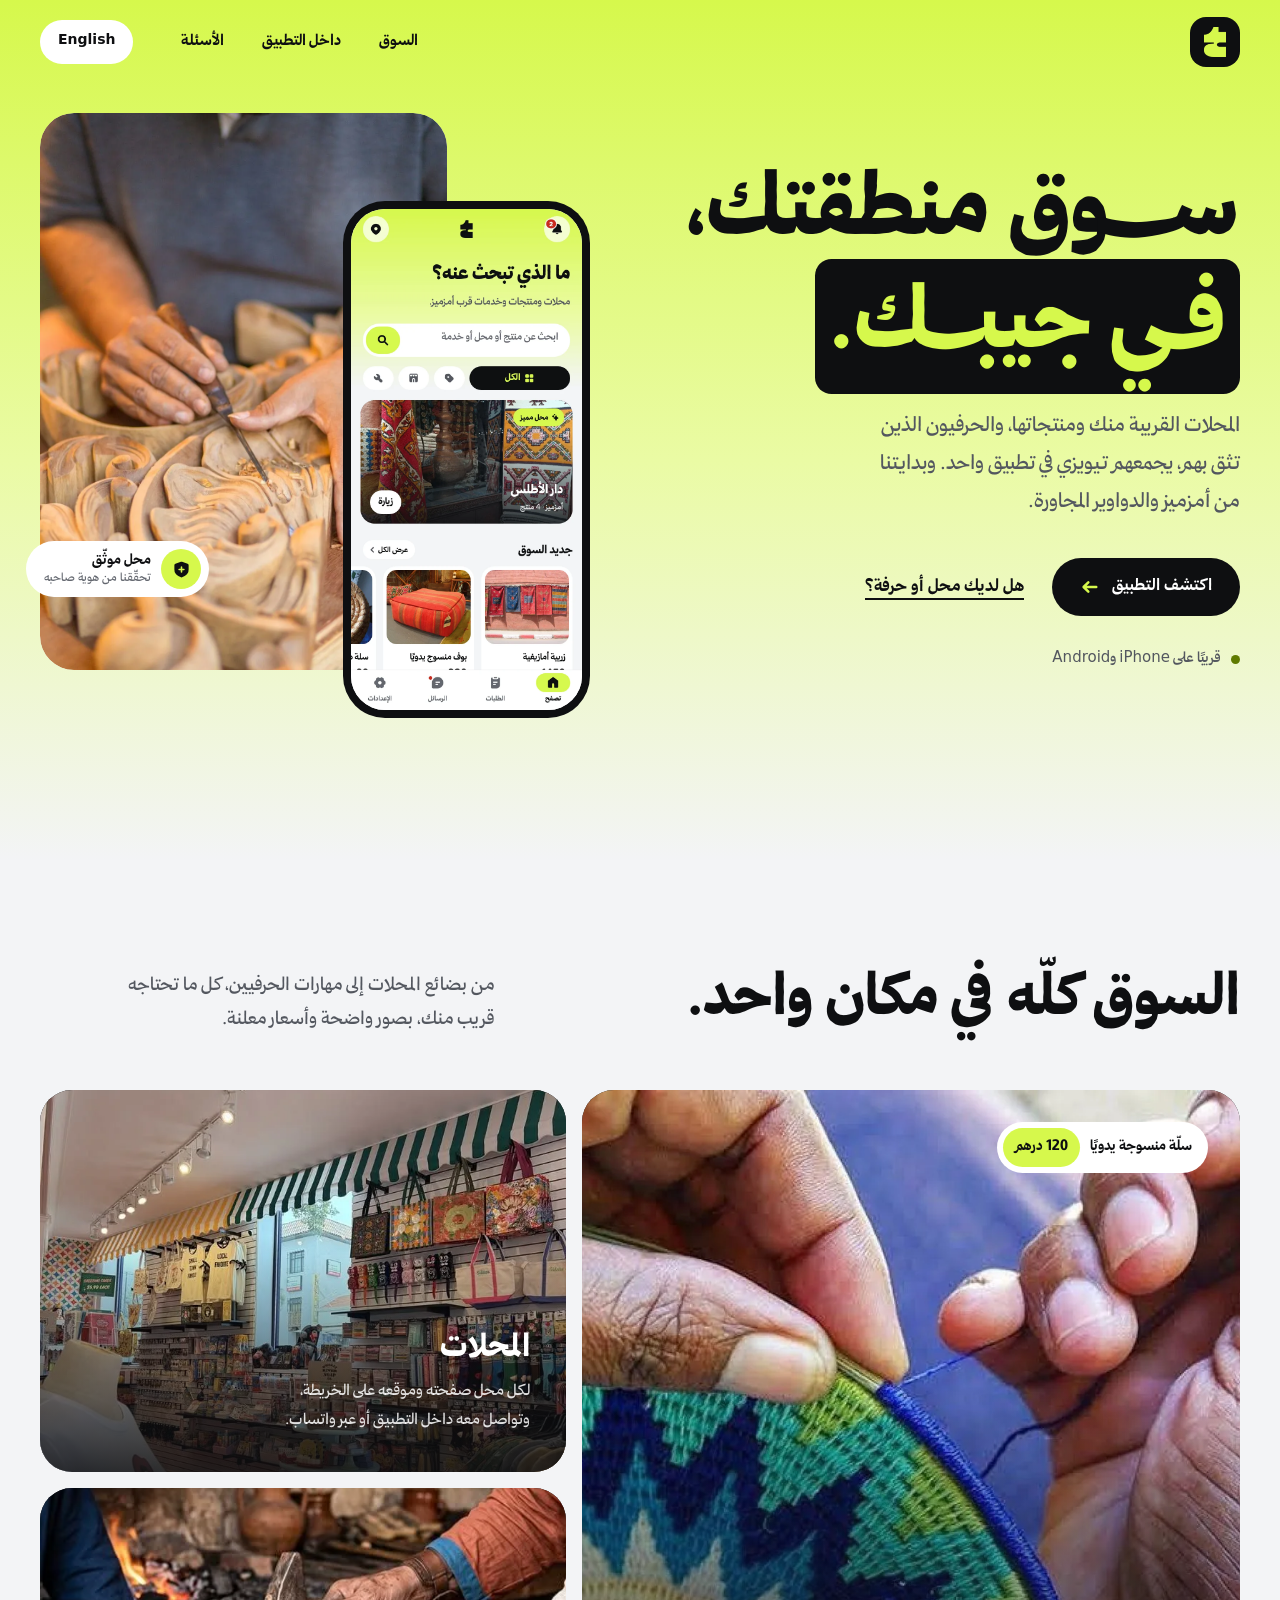
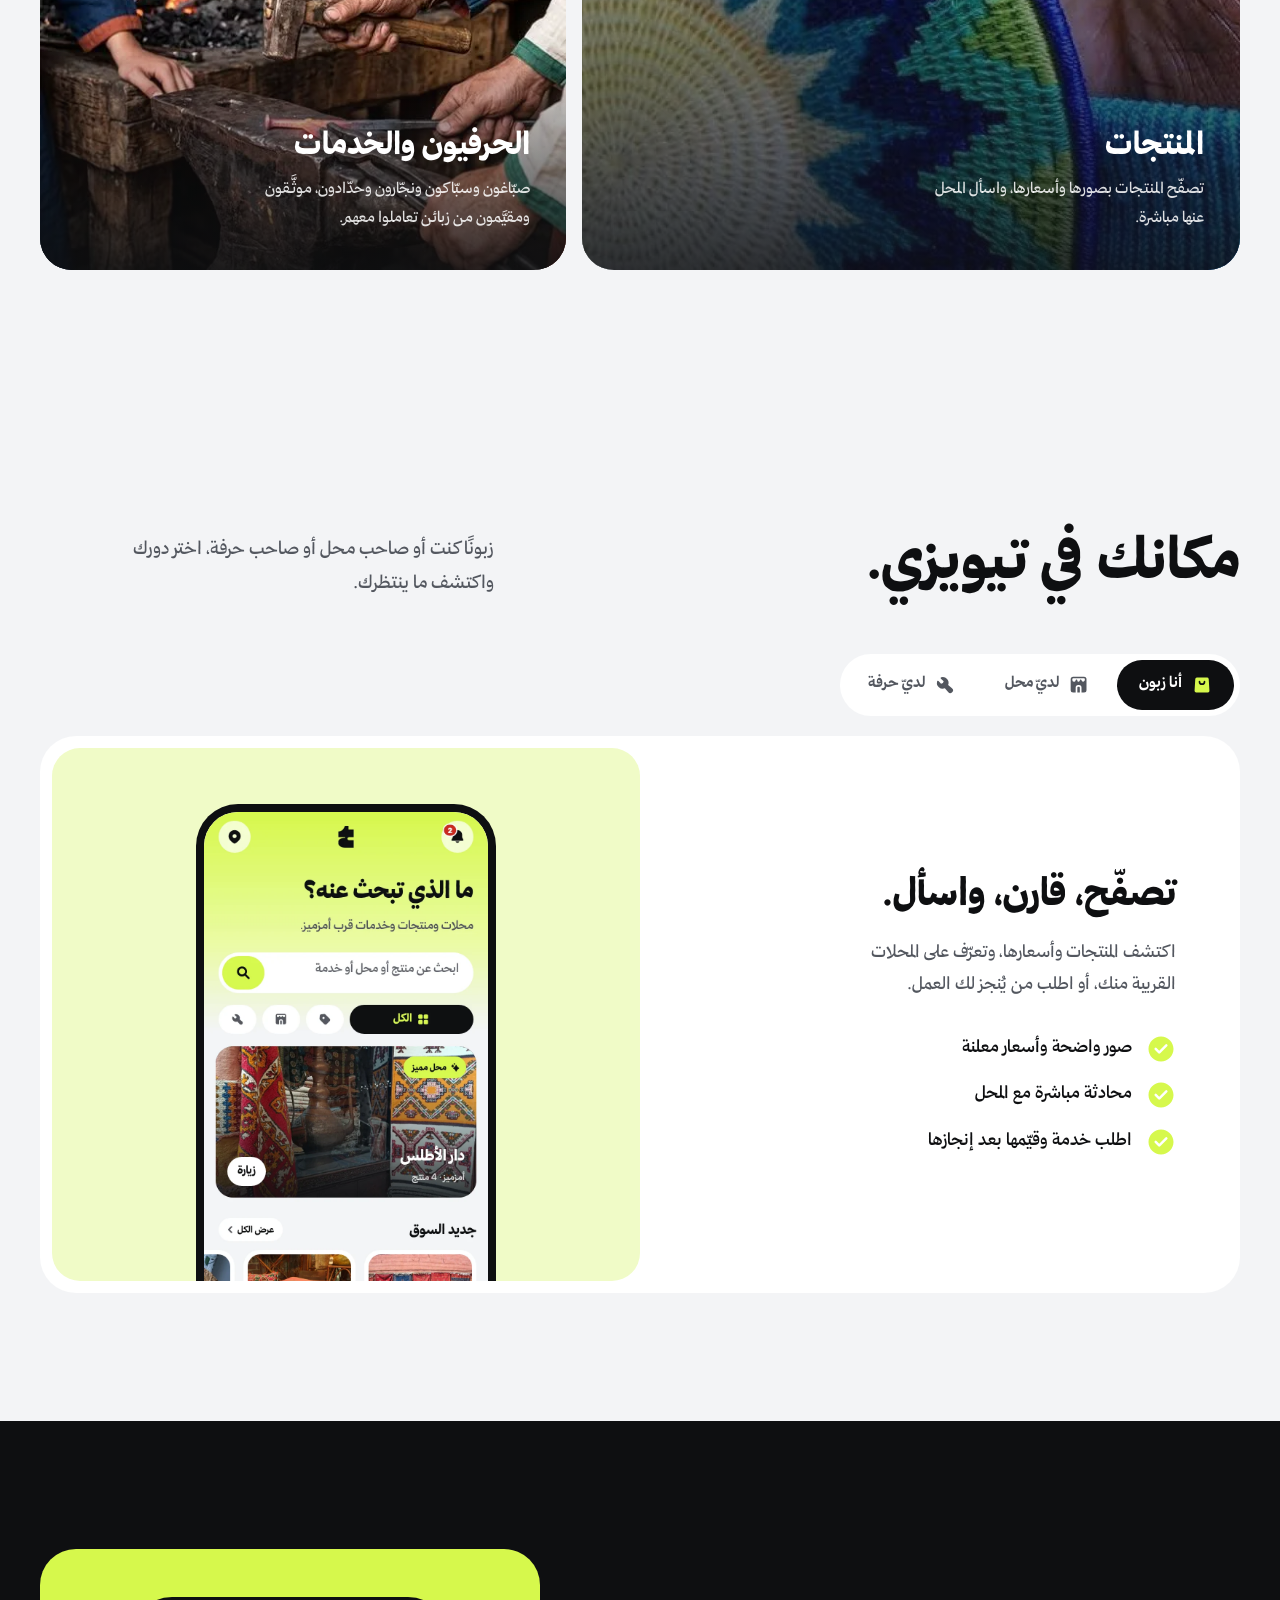
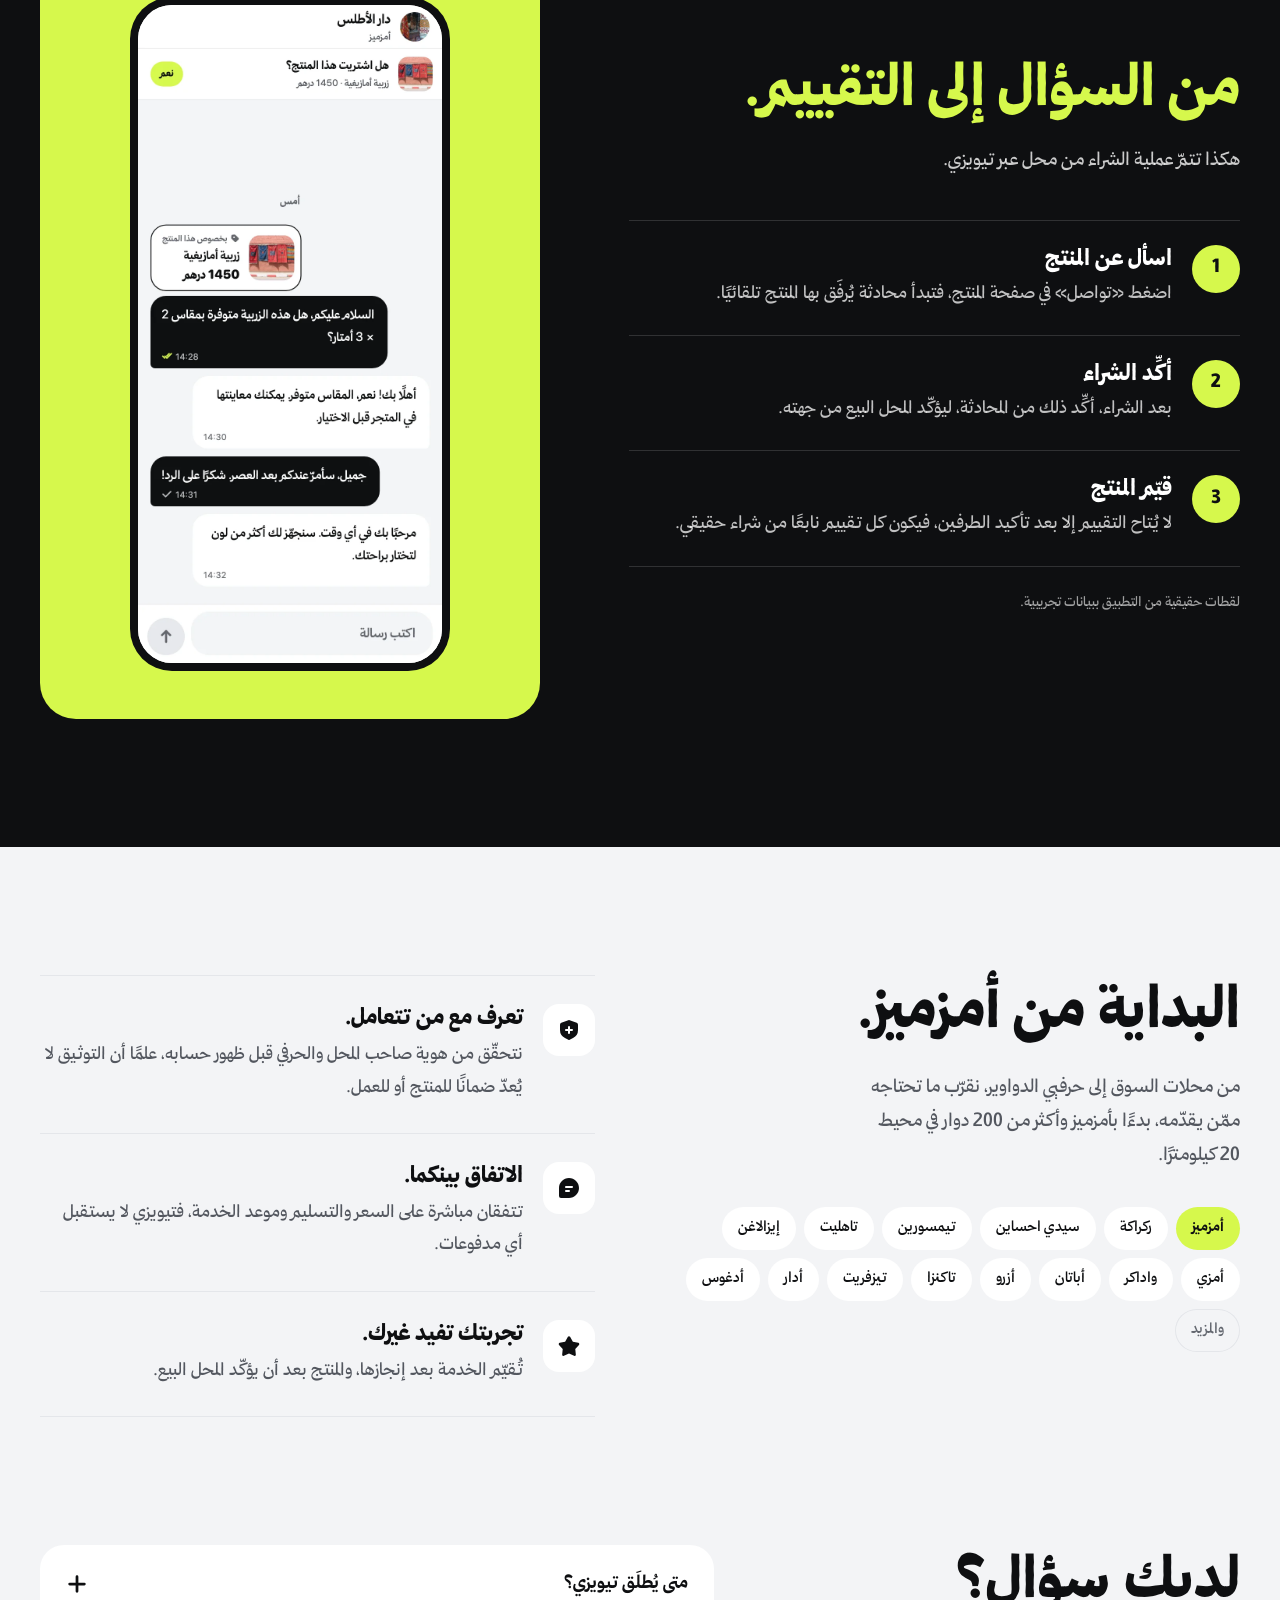
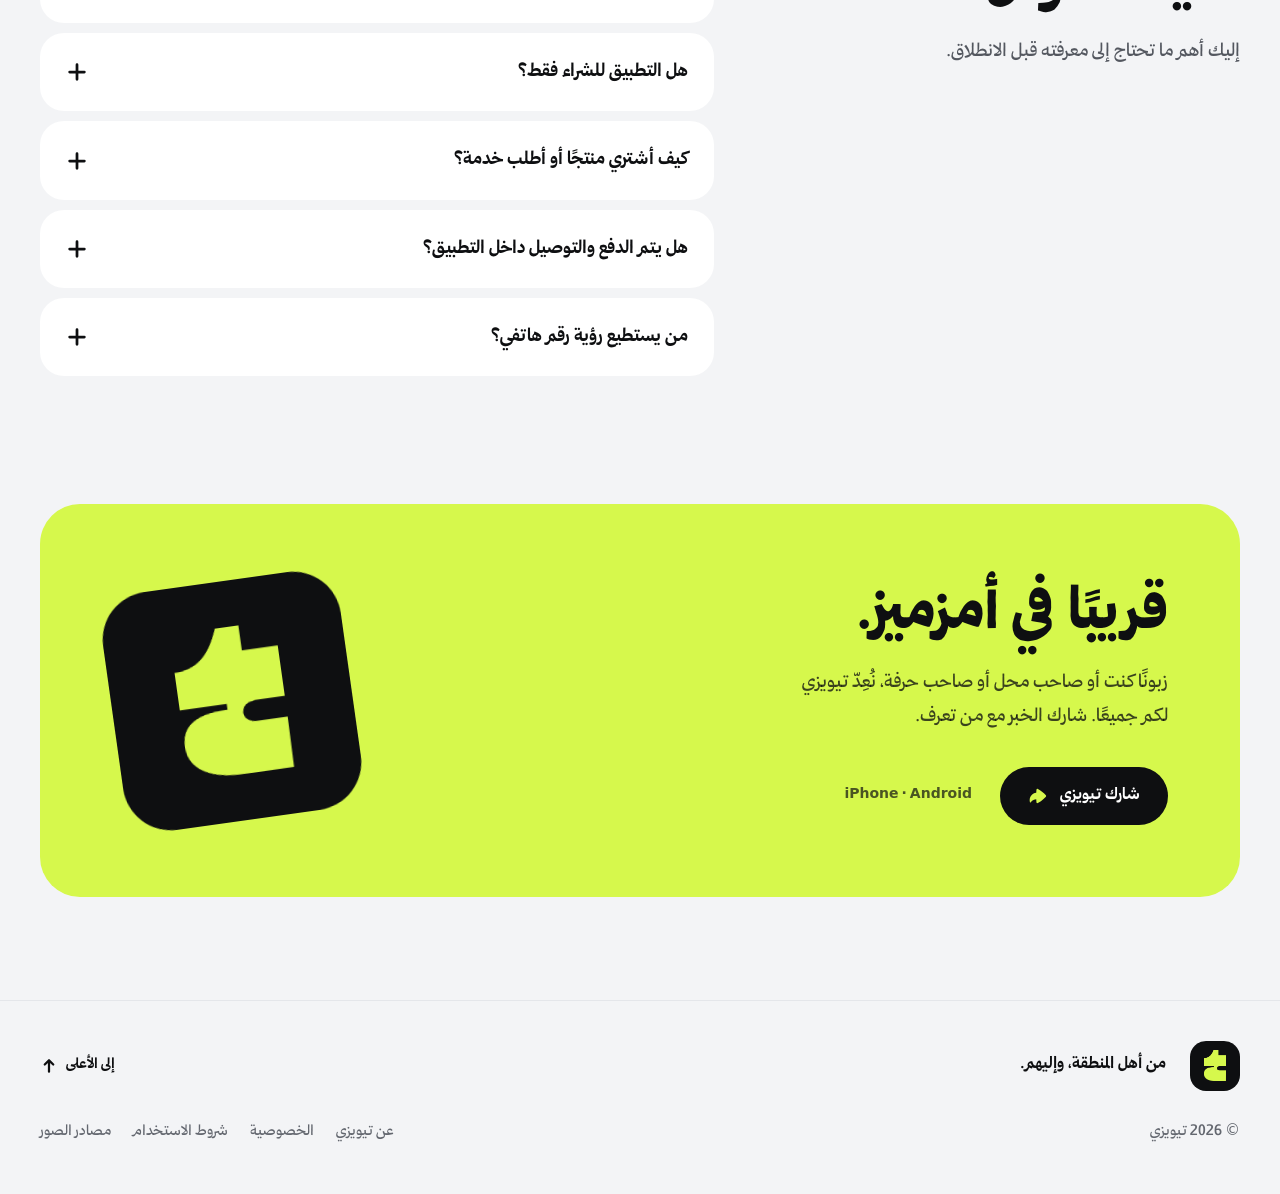
==== commit 5be93e2d: "Update Arabic text in hero section of index.html" ====
--- a/index.html
+++ b/index.html
@@ -31,7 +31,15 @@
         <a href="#faq"><span data-en="Questions">الأسئلة</span></a>
       </nav>
       <button class="language" type="button" data-lang-toggle lang="en">English</button>
+      <button class="menu-button" type="button" aria-expanded="false" aria-controls="mobile-nav" aria-label="القائمة" data-en-label="Menu"><i class="ic ic-menu" aria-hidden="true"></i></button>
     </div>
+    <nav class="mobile-nav" id="mobile-nav" aria-label="القائمة الرئيسية" data-en-label="Main navigation" hidden>
+      <a href="#market"><span data-en="The market">السوق</span><i class="ic ic-arrow" aria-hidden="true"></i></a>
+      <a href="#roles"><span data-en="Your place on Tiwizi">مكانك في تيويزي</span><i class="ic ic-arrow" aria-hidden="true"></i></a>
+      <a href="#inside"><span data-en="Inside the app">داخل التطبيق</span><i class="ic ic-arrow" aria-hidden="true"></i></a>
+      <a href="#faq"><span data-en="Questions">الأسئلة</span><i class="ic ic-arrow" aria-hidden="true"></i></a>
+      <a href="about.html"><span data-en="About">عن تيويزي</span><i class="ic ic-arrow" aria-hidden="true"></i></a>
+    </nav>
   </header>
 
   <main id="main">
@@ -40,8 +48,8 @@
       <div class="wrap hero-grid">
         <div class="hero-copy">
           <h1>
-            <span class="line" data-en="Your local market,">سوق منطقتك،</span>
-            <span class="line"><mark data-en="in your pocket.">في جيبك.</mark></span>
+            <span class="line" data-en="Your local market,">ســــوق منطقتك،</span>
+            <span class="line"><mark data-en="in your pocket.">فــي جيبــك.</mark></span>
           </h1>
           <p class="lede" data-en="The stores near you and their products, and the craftspeople you trust, all in one app. We start in Amizmiz and the villages around it.">المحلات القريبة منك ومنتجاتها، والحرفيون الذين تثق بهم، يجمعهم تيويزي في تطبيق واحد. وبدايتنا من أمزميز والدواوير المجاورة.</p>
           <div class="actions">
--- a/styles.css
+++ b/styles.css
@@ -349,15 +349,32 @@
   *, *::before, *::after { animation: none !important; transition: none !important; }
 }
 
+/* ---------- Phone menu (shown only on narrow screens) ---------- */
+.ic-menu { --i: url("icons/menu.svg"); }
+.menu-button { display: none; }
+.mobile-nav { display: none; }
+
 /* ---------- Tablet ---------- */
 @media (max-width: 1024px) {
-  :root { --gutter: 24px; }
-  .hero-grid { grid-template-columns: 1fr; }
-  .hero-copy { max-width: 640px; }
-  .hero-stage { justify-self: center; max-width: 520px; }
+  :root { --gutter: 28px; }
+  .hero { padding-bottom: 72px; }
+  .hero-grid { grid-template-columns: 1fr; gap: 48px; }
+  .lede { max-width: 46ch; }
+  /* Stacked hero: the photo wide, the phone standing in front of it at a
+     size where its screen can actually be read. */
+  .hero-stage { justify-self: stretch; max-width: none; aspect-ratio: auto; height: clamp(520px, 78vw, 700px); }
+  .hero-photo { inset: 0 0 auto 0; width: 100%; height: 74%; }
+  .hero-photo img { object-position: 50% 58%; }
+  .hero-phone { inset-inline: 0; margin-inline: auto; bottom: 0; width: clamp(200px, 34vw, 300px); }
+  .float-chip { top: 20px; bottom: auto; inset-inline-start: 20px; inset-inline-end: auto; }
   .section-head, .inside-grid, .local-grid, .faq-grid { grid-template-columns: 1fr; }
+  .section-head { gap: 16px; }
   .faq-head { position: static; }
-  .inside-stage { max-width: 520px; width: 100%; justify-self: center; }
+  /* Tall screens are cropped inside their stage; tapping shows them whole. */
+  .inside-stage { height: clamp(440px, 66vw, 580px); align-items: flex-start; overflow: hidden; padding: 44px 24px 0; }
+  .inside-stage .phone { width: min(56%, 300px); }
+  .role-stage { align-items: flex-start; padding-top: 44px; }
+  .role-stage .phone { margin-bottom: 0; }
   .legal-layout { grid-template-columns: 1fr; }
   .legal-toc { position: static; display: flex; flex-wrap: wrap; gap: 6px; }
   .legal-toc a { background: var(--surface); border-radius: 99px; }
@@ -365,34 +382,89 @@
 
 /* ---------- Phone ---------- */
 @media (max-width: 720px) {
-  :root { --gutter: 16px; --header: 72px; }
-  body { font-size: 17px; }
+  :root { --gutter: 18px; --header: 68px; }
+  body { font-size: 17px; line-height: 1.75; }
+  .section { padding-block: 64px; }
+
+  /* Header: logo, language and a menu that opens the sections. */
   .site-nav { display: none; }
-  .language { margin-inline-start: auto; }
-  .mark { width: 46px; height: 46px; border-radius: 14px; }
-  .hero { padding-top: 16px; }
-  .lede { font-size: 18px; }
+  .header-row { gap: 10px; }
+  .language, .site-nav + .language { margin-inline-start: auto; min-height: 42px; padding: 0 16px; }
+  .mark { width: 44px; height: 44px; border-radius: 14px; }
+  .mark img { width: 19px; }
+  .menu-button { display: grid; place-items: center; width: 42px; height: 42px; border-radius: 50%; background: var(--ink); color: var(--citrus); font-size: 20px; }
+  .menu-button[aria-expanded="true"] .ic { --i: url("icons/close.svg"); }
+  .site-header.menu-open { background: var(--canvas); border-bottom-color: var(--line); }
+  .mobile-nav:not([hidden]) {
+    display: grid; gap: 6px; position: absolute; inset-inline: 0; top: 100%;
+    padding: 12px var(--gutter) 20px; background: var(--canvas); border-bottom: 1px solid var(--line);
+    animation: panel-in .3s var(--ease);
+  }
+  .mobile-nav a { display: flex; align-items: center; justify-content: space-between; min-height: 56px; padding: 0 18px; border-radius: 18px; background: var(--surface); font-size: 18px; font-weight: 700; }
+  .mobile-nav .ic { font-size: 18px; color: var(--ink-3); }
+
+  /* Hero */
+  .hero { padding: 12px 0 56px; }
+  .hero-grid { gap: 36px; }
+  .hero h1 { font-size: clamp(44px, 12.4vw, 60px); }
+  html[lang="en"] .hero h1 { font-size: clamp(40px, 11vw, 54px); }
+  .lede { margin-top: 18px; font-size: 18px; }
+  .hero .actions { margin-top: 28px; gap: 16px; }
   .button { width: 100%; justify-content: center; }
-  .hero .actions { gap: 18px; }
   .hero .link { margin-inline: auto; }
-  .hero-stage { aspect-ratio: 1 / 1.18; }
-  .float-chip { bottom: 22%; inset-inline-end: -4px; }
-  .bento { grid-template-columns: 1fr; grid-template-rows: none; height: auto; }
-  .tile { aspect-ratio: 4 / 5; }
-  .tile-products { grid-row: auto; aspect-ratio: 1 / 1.15; }
-  .role-tabs { display: grid; grid-template-columns: repeat(3, minmax(0, 1fr)); width: 100%; border-radius: 26px; }
-  .role-tabs [role="tab"] { flex-direction: column; justify-content: center; gap: 4px; min-height: 64px; padding: 8px 4px; border-radius: 20px; font-size: 14px; }
-  .role-panel { grid-template-columns: 1fr; min-height: 0; border-radius: 30px; }
-  .role-copy { padding: 28px 24px 8px; }
-  .role-stage { margin: 16px 12px 12px; padding-top: 40px; height: 360px; }
-  .role-stage .phone { width: min(70%, 260px); margin-bottom: -40%; }
-  .inside-stage { padding: 32px 20px; }
-  .steps li { grid-template-columns: 40px 1fr; column-gap: 16px; }
+  .status { justify-content: center; margin-top: 22px; }
+  .hero-stage { height: min(136vw, 640px); }
+  .hero-photo { height: 76%; border-radius: 28px; }
+  .hero-phone { width: min(55vw, 262px); padding: 7px; border-radius: 36px; }
+  .hero-phone img { border-radius: 29px; }
+  .float-chip { top: 14px; inset-inline-start: 14px; padding-block: 6px; }
+  .chip-icon { width: 34px; height: 34px; font-size: 16px; }
+
+  /* The market: one swipeable row instead of three tall cards. */
+  .bento {
+    display: flex; height: auto; gap: 12px; overflow-x: auto; overscroll-behavior-x: contain;
+    scroll-snap-type: x mandatory; scrollbar-width: none;
+    margin-inline: calc(-1 * var(--gutter)); padding-inline: var(--gutter); scroll-padding-inline: var(--gutter);
+  }
+  .bento::-webkit-scrollbar { display: none; }
+  .tile, .tile-products { flex: 0 0 84%; aspect-ratio: 4 / 5; scroll-snap-align: start; border-radius: 28px; }
+  .tile h3 { font-size: 26px; }
+  .tile p { font-size: 15px; }
+  .price-chip { font-size: 14px; }
+
+  /* Roles */
+  .role-tabs { display: grid; grid-template-columns: repeat(3, minmax(0, 1fr)); width: 100%; border-radius: 24px; }
+  .role-tabs [role="tab"] { flex-direction: column; justify-content: center; gap: 2px; min-height: 64px; padding: 8px 4px; border-radius: 18px; font-size: 14px; }
+  .role-panel { grid-template-columns: 1fr; min-height: 0; border-radius: 28px; }
+  .role-copy { padding: 26px 22px 6px; }
+  .checks { margin-top: 22px; gap: 12px; }
+  .role-stage { margin: 18px 10px 10px; padding-top: 32px; height: 340px; border-radius: 22px; }
+  .role-stage .phone { width: min(68%, 250px); }
+
+  /* Inside */
+  .steps { margin-top: 28px; }
+  .steps li { grid-template-columns: 40px 1fr; column-gap: 16px; padding-block: 20px; }
   .steps li::before { width: 40px; height: 40px; font-size: 17px; }
-  .faq-list summary { padding: 20px 20px; font-size: 18px; }
-  .faq-list details p { padding: 0 20px 22px; }
-  .closing-card { grid-template-columns: 1fr; border-radius: 32px; }
+  .steps h3 { font-size: 21px; }
+  .inside-stage { height: 420px; padding: 32px 18px 0; border-radius: 28px; }
+  .inside-stage .phone { width: min(68%, 250px); }
+
+  /* Local, FAQ, closing, footer */
+  .places li { padding: 7px 14px; font-size: 14px; }
+  .promises li { grid-template-columns: 44px 1fr; gap: 16px; padding-block: 22px; }
+  .glyph { width: 44px; height: 44px; border-radius: 14px; font-size: 20px; }
+  .promises h3 { font-size: 21px; }
+  .faq-list summary { padding: 18px 20px; font-size: 17px; }
+  .faq-list details p { padding: 0 20px 20px; }
+  .closing-card { grid-template-columns: 1fr; padding: 32px 22px; border-radius: 30px; }
   .closing-art { display: none; }
-  .footer-fine { flex-direction: column; align-items: flex-start; }
+  .closing .button { width: 100%; }
+  .closing .actions { flex-direction: column; align-items: stretch; text-align: center; }
+  .footer-row { gap: 14px; }
+  .tagline { order: 3; width: 100%; font-size: 16px; }
+  .footer-fine { flex-direction: column; align-items: flex-start; gap: 12px; }
+  .legal { padding-top: 24px; }
+  .legal-heading { margin-top: 20px; }
   .team-photos { grid-template-columns: repeat(2, minmax(0, 1fr)); }
-}
+  .lightbox { padding: 12px; border-radius: 26px; }
+}
